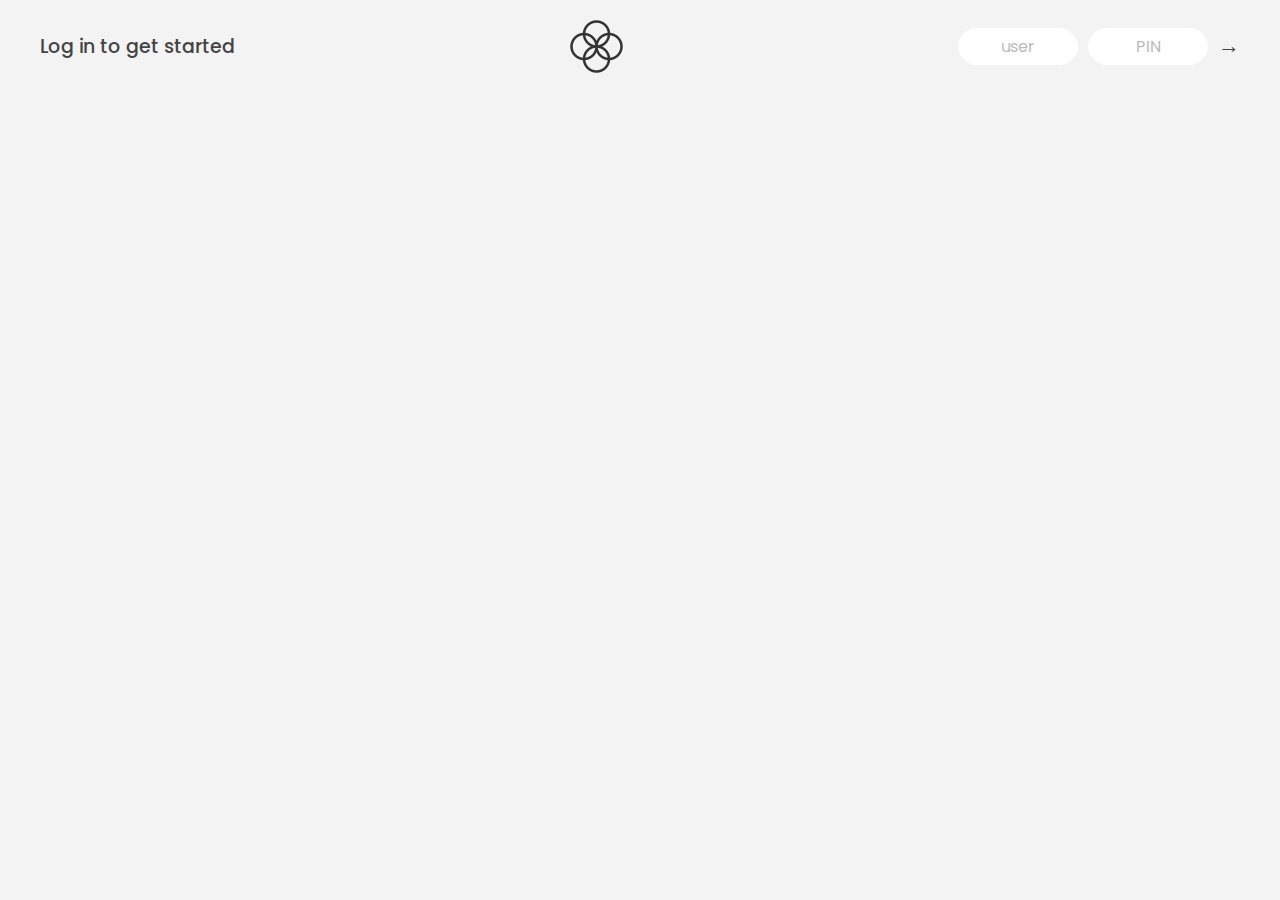
==== index.html @ ceae3fcc "files chaining" ====
<!DOCTYPE html>
<html lang="en">
  <head>
    <meta charset="UTF-8" />
    <meta name="viewport" content="width=device-width, initial-scale=1.0" />
    <meta http-equiv="X-UA-Compatible" content="ie=edge" />
    <link rel="shortcut icon" type="image/png" href="/icon.png" />

    <link
      href="https://fonts.googleapis.com/css?family=Poppins:400,500,600&display=swap"
      rel="stylesheet"
    />

    <link rel="stylesheet" href="styles/style.css" />
    <title>Banking System</title>
  </head>
  <body>
    <!-- TOP NAVIGATION -->
    <nav>
      <p class="welcome">Log in to get started</p>
      <img src="logo/logo.png" alt="Logo" class="logo" />
      <form class="login">
        <input
          type="text"
          placeholder="user"
          class="login__input login__input--user"
        />
        <input
          type="password"
          placeholder="PIN"
          maxlength="4"
          class="login__input login__input--pin"
        />
        <button class="login__btn">&rarr;</button>
      </form>
    </nav>

    <main class="app">
      <!-- BALANCE -->
      <div class="balance">
        <div>
          <p class="balance__label">Current balance</p>
          <p class="balance__date">
            As of <span class="date">05/03/2037</span>
          </p>
        </div>
        <p class="balance__value">0000€</p>
      </div>

      <!-- MOVEMENTS -->
      <div class="movements">
        <div class="movements__row">
          <div class="movements__type movements__type--deposit">2 deposit</div>
          <div class="movements__date">3 days ago</div>
          <div class="movements__value">4 000€</div>
        </div>
        <div class="movements__row">
          <div class="movements__type movements__type--withdrawal">
            1 withdrawal
          </div>
          <div class="movements__date">24/01/2037</div>
          <div class="movements__value">-378€</div>
        </div>
      </div>

      <!-- SUMMARY -->
      <div class="summary">
        <p class="summary__label">In</p>
        <p class="summary__value summary__value--in">0000€</p>
        <p class="summary__label">Out</p>
        <p class="summary__value summary__value--out">0000€</p>
        <p class="summary__label">Interest</p>
        <p class="summary__value summary__value--interest">0000€</p>
        <button class="btn--default-movement">DEFAULT</button>
        <button class="btn--sort">SORT</button>
      </div>

      <!-- OPERATION: TRANSFERS -->
      <div class="operation operation--transfer">
        <h2>Transfer money</h2>
        <form class="form form--transfer">
          <input type="text" class="form__input form__input--to" />
          <input type="number" class="form__input form__input--amount" />
          <button class="form__btn form__btn--transfer">&rarr;</button>
          <label class="form__label">Transfer to</label>
          <label class="form__label">Amount</label>
        </form>
      </div>

      <!-- OPERATION: LOAN -->
      <div class="operation operation--loan">
        <h2>Request loan</h2>
        <form class="form form--loan">
          <input type="number" class="form__input form__input--loan-amount" />
          <button class="form__btn form__btn--loan">&rarr;</button>
          <label class="form__label form__label--loan">Amount</label>
        </form>
      </div>

      <!-- OPERATION: CLOSE -->
      <div class="operation operation--close">
        <h2>Close account</h2>
        <form class="form form--close">
          <input type="text" class="form__input form__input--user" />
          <input
            type="password"
            maxlength="6"
            class="form__input form__input--pin"
          />
          <button class="form__btn form__btn--close">&rarr;</button>
          <label class="form__label">Confirm user</label>
          <label class="form__label">Confirm PIN</label>
        </form>
      </div>

      <!-- LOGOUT TIMER -->
      <p class="logout-timer">
        You will be logged out in <span class="timer">05:00</span>
      </p>
    </main>
    <script src="scripts/account.js"></script>
    <script src="scripts/element.js"></script>
    <script src="scripts/main.js"></script>
    <script src="scripts/login.js"></script>
  </body>
</html>
---- styles/style.css ----
* {
  margin: 0;
  padding: 0;
  box-sizing: inherit;
}

html {
  font-size: 62.5%;
  box-sizing: border-box;
}

body {
  font-family: 'Poppins', sans-serif;
  color: #444;
  background-color: #f3f3f3;
  height: 100vh;
  padding: 2rem;
}

nav {
  display: flex;
  justify-content: space-between;
  align-items: center;
  padding: 0 2rem;
}

.welcome {
  font-size: 1.9rem;
  font-weight: 500;
}

.logo {
  height: 5.25rem;
}

.login {
  display: flex;
}

.login__input {
  border: none;
  padding: 0.5rem 2rem;
  font-size: 1.6rem;
  font-family: inherit;
  text-align: center;
  width: 12rem;
  border-radius: 10rem;
  margin-right: 1rem;
  color: inherit;
  border: 1px solid #fff;
  transition: all 0.3s;
}

.login__input:focus {
  outline: none;
  border: 1px solid #ccc;
}

.login__input::placeholder {
  color: #bbb;
}

.login__btn {
  border: none;
  background: none;
  font-size: 2.2rem;
  color: inherit;
  cursor: pointer;
  transition: all 0.3s;
}

.login__btn:hover,
.login__btn:focus,
.btn--sort:hover,
.btn--sort:focus {
  outline: none;
  color: #777;
}

/* MAIN */
.app {
  position: relative;
  max-width: 100rem;
  margin: 4rem auto;
  display: grid;
  grid-template-columns: 4fr 3fr;
  grid-template-rows: auto repeat(3, 15rem) auto;
  gap: 2rem;

  /* NOTE This creates the fade in/out anumation */
  opacity: 0;
  transition: all 1s;
}

.balance {
  grid-column: 1 / span 2;
  display: flex;
  align-items: flex-end;
  justify-content: space-between;
  margin-bottom: 2rem;
}

.balance__label {
  font-size: 2.2rem;
  font-weight: 500;
  margin-bottom: -0.2rem;
}

.balance__date {
  font-size: 1.4rem;
  color: #888;
}

.balance__value {
  font-size: 3.5rem;
  font-weight: 400;
}

/* MOVEMENTS */
.movements {
  grid-row: 2 / span 3;
  background-color: #fff;
  border-radius: 1rem;
  overflow: scroll;
}

.movements__row {
  padding: 2.25rem 4rem;
  display: flex;
  align-items: center;
  border-bottom: 1px solid #eee;
}

.movements__type {
  font-size: 1.1rem;
  text-transform: uppercase;
  font-weight: 500;
  color: #fff;
  padding: 0.1rem 1rem;
  border-radius: 10rem;
  margin-right: 2rem;
}

.movements__date {
  font-size: 1.1rem;
  text-transform: uppercase;
  font-weight: 500;
  color: #666;
}

.movements__type--deposit {
  background-image: linear-gradient(to top left, #39b385, #9be15d);
}

.movements__type--withdrawal {
  background-image: linear-gradient(to top left, #e52a5a, #ff585f);
}

.movements__value {
  font-size: 1.7rem;
  margin-left: auto;
}

/* SUMMARY */
.summary {
  grid-row: 5 / 6;
  display: flex;
  align-items: baseline;
  padding: 0 0.3rem;
  margin-top: 1rem;
  margin-bottom: 2rem;
}

.summary__label {
  font-size: 1.2rem;
  font-weight: 500;
  text-transform: uppercase;
  margin-right: 0.8rem;
}

.summary__value {
  font-size: 1.8rem;
  margin-right: 2.3rem;
}

.summary__value--in,
.summary__value--interest {
  color: #66c873;
}

.summary__value--out {
  color: #f5465d;
}

.btn--sort {
  margin-left: auto;
  margin-bottom: 2rem;
  border: none;
  background: none;
  font-size: 1.3rem;
  font-weight: 500;
  cursor: pointer;
}

.btn--default-movement {
  margin-left: auto;
  margin-bottom: 2rem;
  border: none;
  background: none;
  font-size: 1.3rem;
  font-weight: 500;
  cursor: pointer;
}

/* OPERATIONS */
.operation {
  border-radius: 1rem;
  padding: 3rem 4rem;
  color: #333;
}

.operation--transfer {
  background-image: linear-gradient(to top left, #ffb003, #ffcb03);
}

.operation--loan {
  background-image: linear-gradient(to top left, #39b385, #9be15d);
}

.operation--close {
  background-image: linear-gradient(to top left, #e52a5a, #ff585f);
}

h2 {
  margin-bottom: 1.5rem;
  font-size: 1.7rem;
  font-weight: 600;
  color: #333;
}

.form {
  display: grid;
  grid-template-columns: 2.5fr 2.5fr 1fr;
  grid-template-rows: auto auto;
  gap: 0.4rem 1rem;
}

/* Exceptions for interst */
.form.form--loan {
  grid-template-columns: 2.5fr 1fr 2.5fr;
}
.form__label--loan {
  grid-row: 2;
}
/* End exceptions */

.form__input {
  width: 100%;
  border: none;
  background-color: rgba(255, 255, 255, 0.4);
  font-family: inherit;
  font-size: 1.5rem;
  text-align: center;
  color: #333;
  padding: 0.3rem 1rem;
  border-radius: 0.7rem;
  transition: all 0.3s;
}

.form__input:focus {
  outline: none;
  background-color: rgba(255, 255, 255, 0.6);
}

.form__label {
  font-size: 1.3rem;
  text-align: center;
}

.form__btn {
  border: none;
  border-radius: 0.7rem;
  font-size: 1.8rem;
  background-color: #fff;
  cursor: pointer;
  transition: all 0.3s;
}

.form__btn:focus {
  outline: none;
  background-color: rgba(255, 255, 255, 0.8);
}

.logout-timer {
  padding: 0 0.3rem;
  margin-top: 1.9rem;
  text-align: right;
  font-size: 1.25rem;
}

.timer {
  font-weight: 600;
}
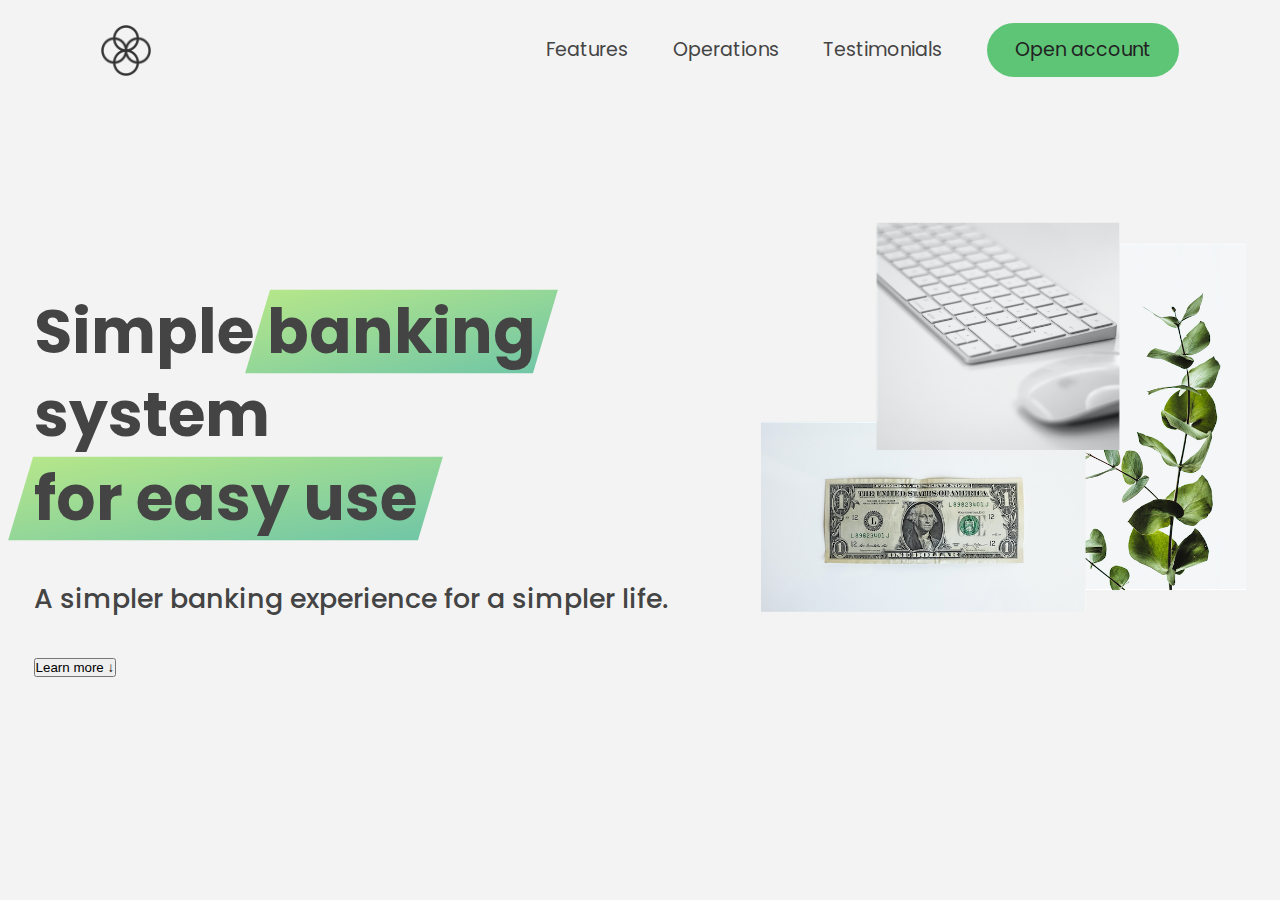
==== commit 49d2a0ed: "main page, header with logo, links and image" ====
--- a/index.html
+++ b/index.html
@@ -4,123 +4,61 @@
     <meta charset="UTF-8" />
     <meta name="viewport" content="width=device-width, initial-scale=1.0" />
     <meta http-equiv="X-UA-Compatible" content="ie=edge" />
-    <link rel="shortcut icon" type="image/png" href="/icon.png" />
+    <link rel="shortcut icon" type="image/png" href="logo/logo.png" />
 
     <link
-      href="https://fonts.googleapis.com/css?family=Poppins:400,500,600&display=swap"
+      href="https://fonts.googleapis.com/css?family=Poppins:300,400,500,600&display=swap"
       rel="stylesheet"
     />
-
-    <link rel="stylesheet" href="styles/style.css" />
+    <link rel="stylesheet" href="styles/main.css" />
     <title>Banking System</title>
   </head>
   <body>
-    <!-- TOP NAVIGATION -->
-    <nav>
-      <p class="welcome">Log in to get started</p>
-      <img src="logo/logo.png" alt="Logo" class="logo" />
-      <form class="login">
-        <input
-          type="text"
-          placeholder="user"
-          class="login__input login__input--user"
+    <header class="header">
+      <nav class="nav">
+        <img
+          src="logo/logo.png"
+          alt="Banking System logo"
+          class="nav__logo"
+          id="logo"
         />
-        <input
-          type="password"
-          placeholder="PIN"
-          maxlength="4"
-          class="login__input login__input--pin"
-        />
-        <button class="login__btn">&rarr;</button>
-      </form>
-    </nav>
+        <ul class="nav__links">
+          <li class="nav__item">
+            <a class="nav__link" href="#section--1">Features</a>
+          </li>
+          <li class="nav__item">
+            <a class="nav__link" href="#section--2">Operations</a>
+          </li>
+          <li class="nav__item">
+            <a class="nav__link" href="#section--3">Testimonials</a>
+          </li>
+          <li class="nav__item">
+            <a class="nav__link nav__link--btn btn--show-modal" href="#"
+              >Open account</a
+            >
+          </li>
+        </ul>
+      </nav>
 
-    <main class="app">
-      <!-- BALANCE -->
-      <div class="balance">
-        <div>
-          <p class="balance__label">Current balance</p>
-          <p class="balance__date">
-            As of <span class="date">05/03/2037</span>
-          </p>
-        </div>
-        <p class="balance__value">0000€</p>
+      <div class="header__title">
+        <h1>
+            Simple
+            <!-- Green highlight effect -->
+            <span class="highlight">banking</span>
+            system<br />
+            <span class="highlight">for easy use</span>
+        </h1>
+        <h4>A simpler banking experience for a simpler life.</h4>
+        <button class="btn--text btn--scroll-to">
+            Learn more &DownArrow;
+        </button>
+          <img
+            src="images/abstract.png"
+            class="header__img"
+            alt="Minimalist bank items"
+          />
+        </h1>
       </div>
-
-      <!-- MOVEMENTS -->
-      <div class="movements">
-        <div class="movements__row">
-          <div class="movements__type movements__type--deposit">2 deposit</div>
-          <div class="movements__date">3 days ago</div>
-          <div class="movements__value">4 000€</div>
-        </div>
-        <div class="movements__row">
-          <div class="movements__type movements__type--withdrawal">
-            1 withdrawal
-          </div>
-          <div class="movements__date">24/01/2037</div>
-          <div class="movements__value">-378€</div>
-        </div>
-      </div>
-
-      <!-- SUMMARY -->
-      <div class="summary">
-        <p class="summary__label">In</p>
-        <p class="summary__value summary__value--in">0000€</p>
-        <p class="summary__label">Out</p>
-        <p class="summary__value summary__value--out">0000€</p>
-        <p class="summary__label">Interest</p>
-        <p class="summary__value summary__value--interest">0000€</p>
-        <button class="btn--default-movement">DEFAULT</button>
-        <button class="btn--sort">SORT</button>
-      </div>
-
-      <!-- OPERATION: TRANSFERS -->
-      <div class="operation operation--transfer">
-        <h2>Transfer money</h2>
-        <form class="form form--transfer">
-          <input type="text" class="form__input form__input--to" />
-          <input type="number" class="form__input form__input--amount" />
-          <button class="form__btn form__btn--transfer">&rarr;</button>
-          <label class="form__label">Transfer to</label>
-          <label class="form__label">Amount</label>
-        </form>
-      </div>
-
-      <!-- OPERATION: LOAN -->
-      <div class="operation operation--loan">
-        <h2>Request loan</h2>
-        <form class="form form--loan">
-          <input type="number" class="form__input form__input--loan-amount" />
-          <button class="form__btn form__btn--loan">&rarr;</button>
-          <label class="form__label form__label--loan">Amount</label>
-        </form>
-      </div>
-
-      <!-- OPERATION: CLOSE -->
-      <div class="operation operation--close">
-        <h2>Close account</h2>
-        <form class="form form--close">
-          <input type="text" class="form__input form__input--user" />
-          <input
-            type="password"
-            maxlength="6"
-            class="form__input form__input--pin"
-          />
-          <button class="form__btn form__btn--close">&rarr;</button>
-          <label class="form__label">Confirm user</label>
-          <label class="form__label">Confirm PIN</label>
-        </form>
-      </div>
-
-      <!-- LOGOUT TIMER -->
-      <p class="logout-timer">
-        You will be logged out in <span class="timer">05:00</span>
-      </p>
-    </main>
-    <script src="scripts/account.js"></script>
-    <script src="scripts/element.js"></script>
-    <script src="scripts/main.js"></script>
-    <script src="scripts/login.js"></script>
+    </header>
   </body>
 </html>
--- a/styles/main.css
+++ b/styles/main.css
@@ -0,0 +1,148 @@
+:root {
+  --color-primary: #5ec576;
+  --color-secondary: #ffcb03;
+  --color-tertiary: #ff585f;
+  --color-primary-darker: #4bbb7d;
+  --color-secondary-darker: #ffbb00;
+  --color-tertiary-darker: #fd424b;
+  --color-primary-opacity: #5ec5763a;
+  --color-secondary-opacity: #ffcd0331;
+  --color-tertiary-opacity: #ff58602d;
+  --gradient-primary: linear-gradient(to top left, #39b385, #9be15d);
+  --gradient-secondary: linear-gradient(to top left, #ffb003, #ffcb03);
+}
+
+* {
+  margin: 0;
+  padding: 0;
+  box-sizing: inherit;
+}
+
+html {
+  font-size: 70%;
+  box-sizing: border-box;
+}
+
+body {
+  font-family: 'Poppins', sans-serif;
+  font-weight: 300;
+  color: #444;
+  line-height: 1.9;
+  background-color: #f3f3f3;
+}
+
+/* NAVIGATION */
+
+.nav {
+  display: flex;
+  justify-content: space-between;
+  align-items: center;
+  height: 9rem;
+  width: 100%;
+  padding: 0 6rem;
+  z-index: 100;
+}
+
+.nav.sticky {
+  position: fixed;
+  background-color: rgba(255, 255, 255, 0.95);
+}
+
+.nav__logo {
+  height: 4.5rem;
+  transition: all 0.3s;
+}
+
+.nav__links {
+  display: flex;
+  align-items: center;
+  list-style: none;
+}
+
+.nav__item {
+  margin-left: 4rem;
+}
+
+.nav__link:link,
+.nav__link:visited {
+  font-size: 1.7rem;
+  font-weight: 400;
+  color: inherit;
+  text-decoration: none;
+  display: block;
+  transition: all 0.3s;
+}
+
+.nav__link--btn:link,
+.nav__link--btn:visited {
+  padding: 0.8rem 2.5rem;
+  border-radius: 3rem;
+  background-color: var(--color-primary);
+  color: #222;
+}
+
+.nav__link--btn:hover,
+.nav__link--btn:active {
+  color: inherit;
+  background-color: var(--color-primary-darker);
+  color: #333;
+}
+
+/* HEADER */
+
+.header {
+  padding: 0 3rem;
+  height: 100vh;
+  display: flex;
+  flex-direction: column;
+  align-items: center;
+}
+
+.header__title {
+  flex: 1;
+
+  max-width: 115rem;
+  display: grid;
+  grid-template-columns: 3fr 2fr;
+  row-gap: 3rem;
+  align-content: center;
+  justify-content: center;
+
+  align-items: start;
+  justify-items: start;
+}
+
+h1 {
+  font-size: 5.5rem;
+  line-height: 1.35;
+}
+
+h4 {
+  font-size: 2.4rem;
+  font-weight: 500;
+}
+
+.header__img {
+  width: 100%;
+  grid-column: 2 / 3;
+  grid-row: 1 / span 4;
+  transform: translateY(-6rem);
+}
+
+.highlight {
+  position: relative;
+}
+
+.highlight::after {
+  display: block;
+  content: '';
+  position: absolute;
+  bottom: 0;
+  left: 0;
+  height: 100%;
+  width: 100%;
+  z-index: -1;
+  opacity: 0.7;
+  transform: scale(1.07, 0.96) skewX(-15deg);
+  background-image: var(--gradient-primary);
+}
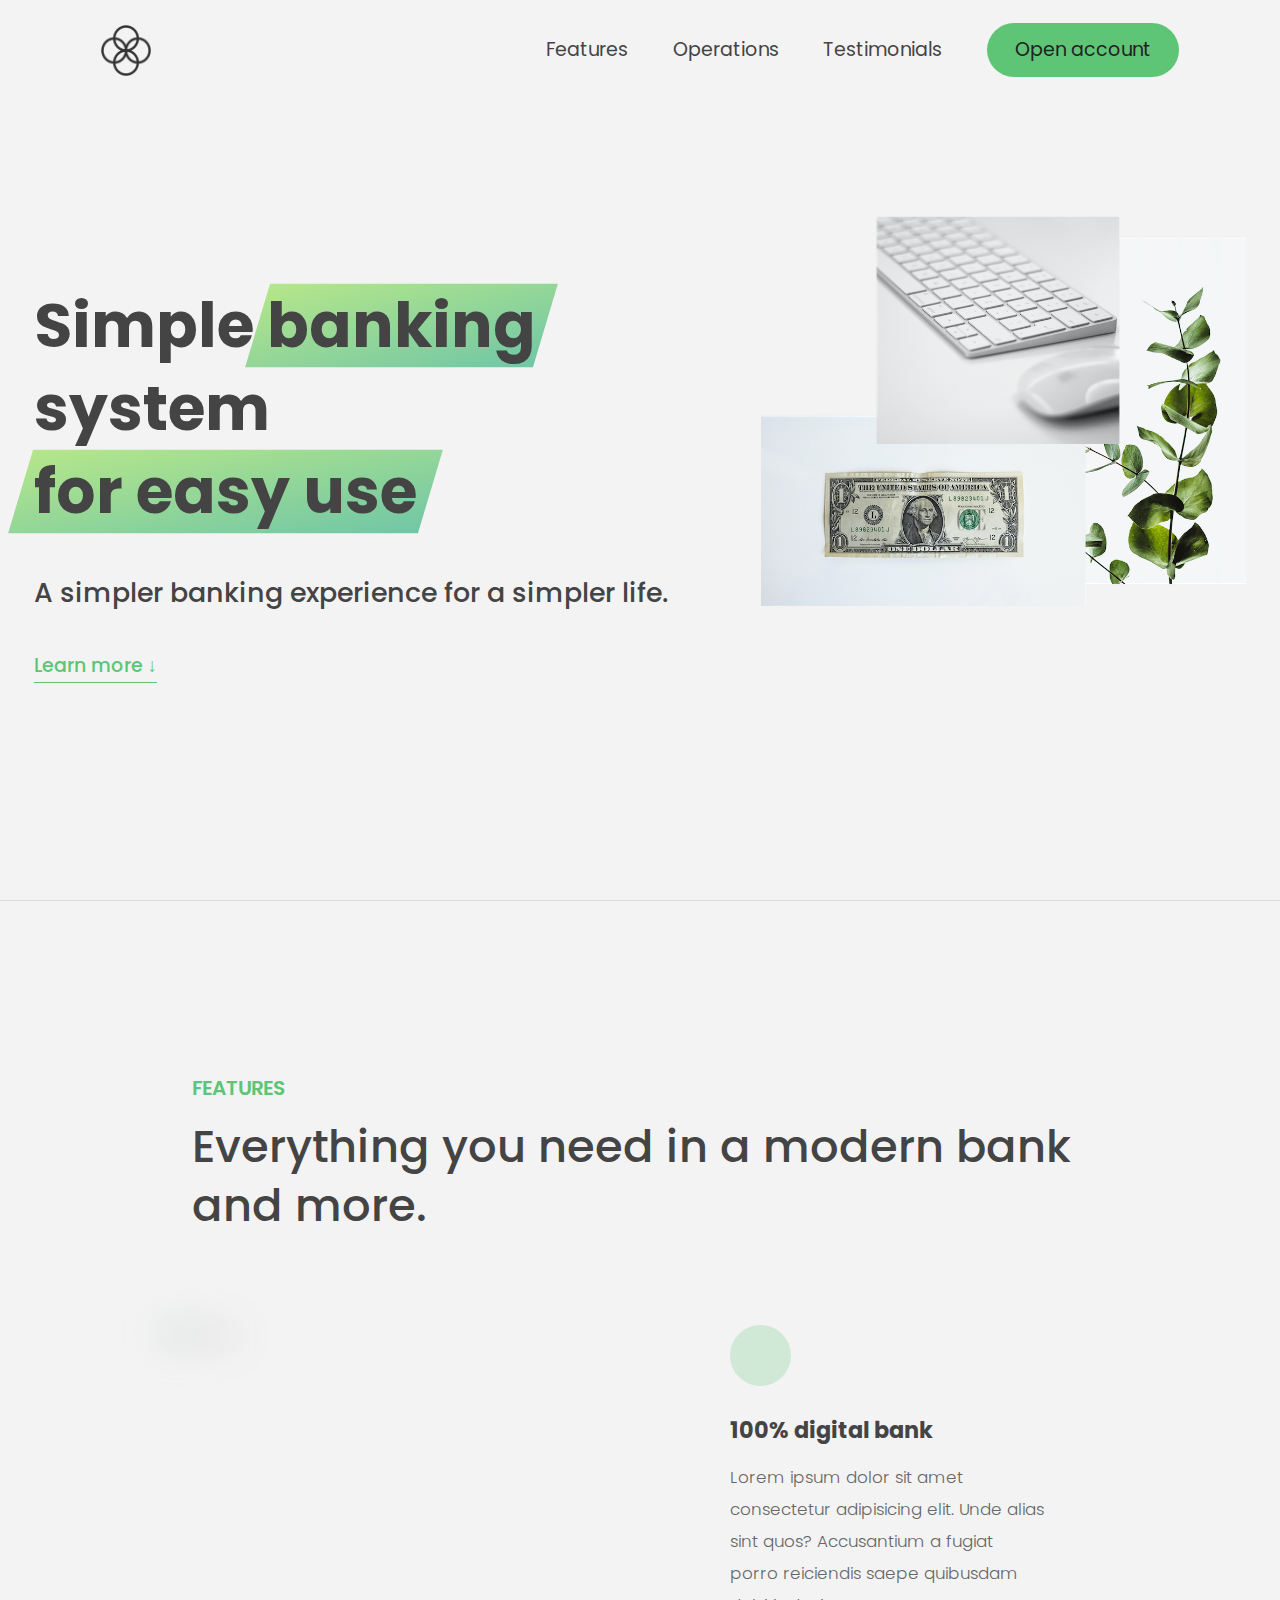
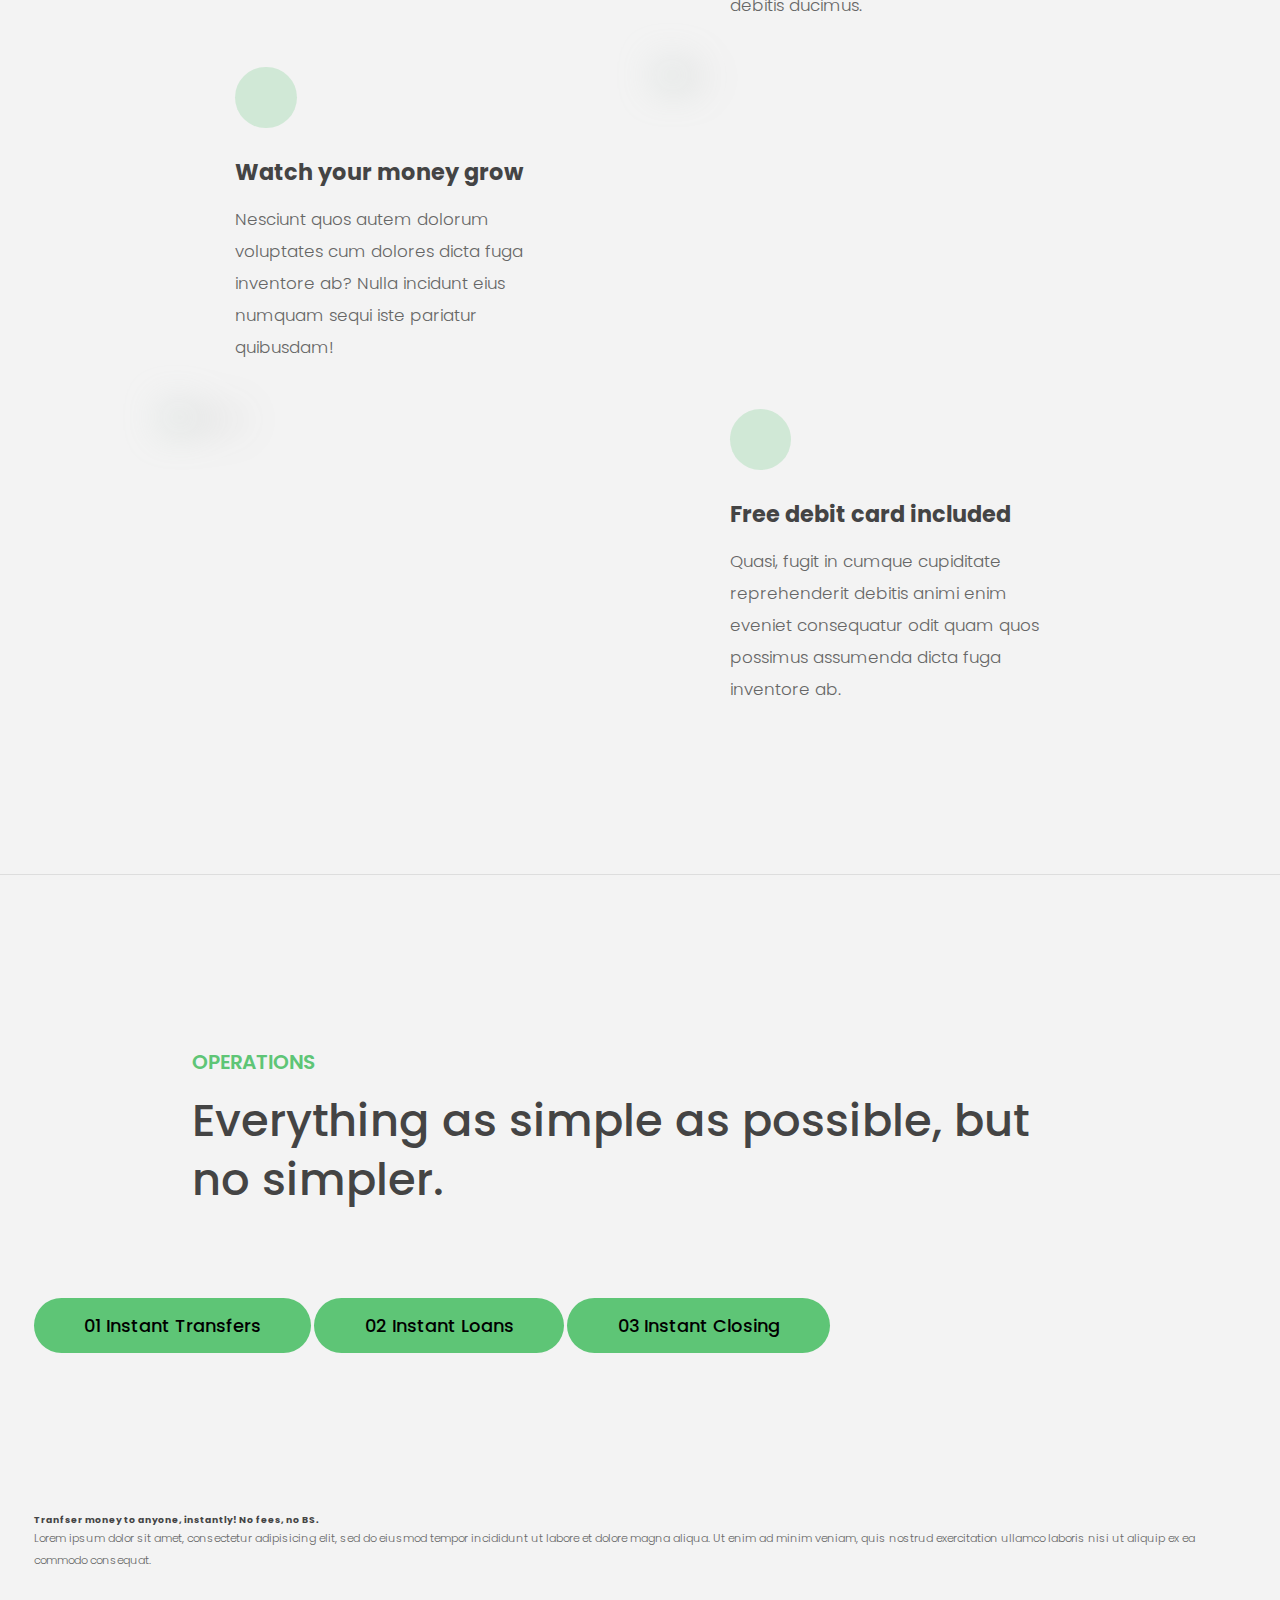
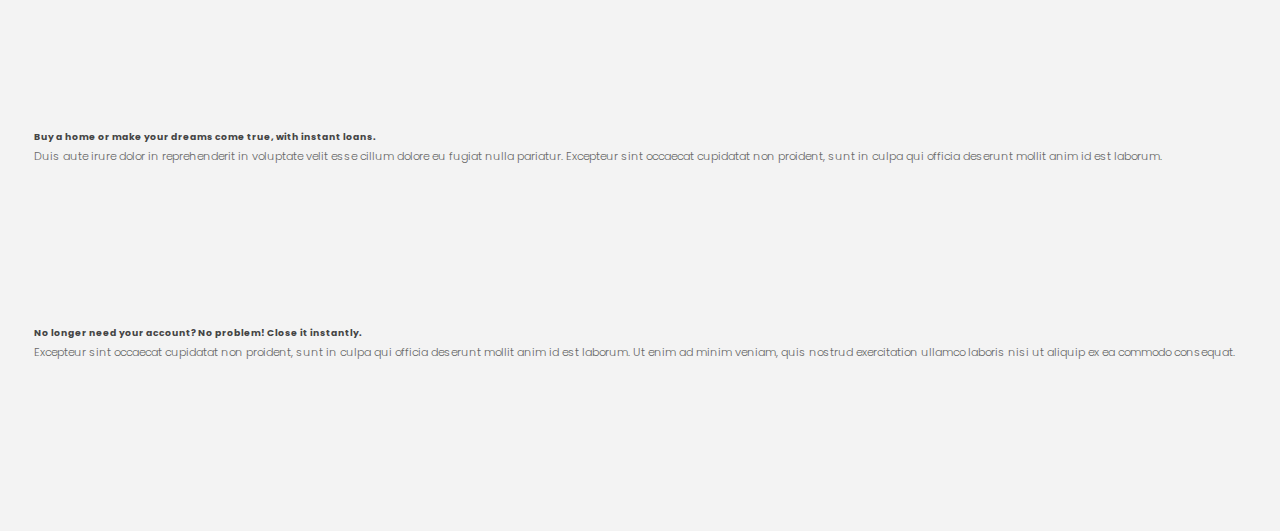
==== commit 2ed5d8b9: "sections features" ====
--- a/index.html
+++ b/index.html
@@ -60,5 +60,154 @@
         </h1>
       </div>
     </header>
+
+    <section class="section" id="section--1">
+        <div class="section__title">
+          <h2 class="section__description">Features</h2>
+          <h3 class="section__header">
+            Everything you need in a modern bank and more.
+          </h3>
+        </div>
+  
+        <div class="features">
+          <img
+            src="img/digital-lazy.jpg"
+            data-src="img/digital.jpg"
+            alt="Computer"
+            class="features__img lazy-img"
+          />
+          <div class="features__feature">
+            <div class="features__icon">
+              <svg>
+                <use xlink:href="img/icons.svg#icon-monitor"></use>
+              </svg>
+            </div>
+            <h5 class="features__header">100% digital bank</h5>
+            <p>
+              Lorem ipsum dolor sit amet consectetur adipisicing elit. Unde alias
+              sint quos? Accusantium a fugiat porro reiciendis saepe quibusdam
+              debitis ducimus.
+            </p>
+          </div>
+  
+          <div class="features__feature">
+            <div class="features__icon">
+              <svg>
+                <use xlink:href="img/icons.svg#icon-trending-up"></use>
+              </svg>
+            </div>
+            <h5 class="features__header">Watch your money grow</h5>
+            <p>
+              Nesciunt quos autem dolorum voluptates cum dolores dicta fuga
+              inventore ab? Nulla incidunt eius numquam sequi iste pariatur
+              quibusdam!
+            </p>
+          </div>
+          <img
+            src="img/grow-lazy.jpg"
+            data-src="img/grow.jpg"
+            alt="Plant"
+            class="features__img lazy-img"
+          />
+  
+          <img
+            src="img/card-lazy.jpg"
+            data-src="img/card.jpg"
+            alt="Credit card"
+            class="features__img lazy-img"
+          />
+          <div class="features__feature">
+            <div class="features__icon">
+              <svg>
+                <use xlink:href="img/icons.svg#icon-credit-card"></use>
+              </svg>
+            </div>
+            <h5 class="features__header">Free debit card included</h5>
+            <p>
+              Quasi, fugit in cumque cupiditate reprehenderit debitis animi enim
+              eveniet consequatur odit quam quos possimus assumenda dicta fuga
+              inventore ab.
+            </p>
+          </div>
+        </div>
+      </section>
+  
+      <section class="section" id="section--2">
+        <div class="section__title">
+          <h2 class="section__description">Operations</h2>
+          <h3 class="section__header">
+            Everything as simple as possible, but no simpler.
+          </h3>
+        </div>
+  
+        <div class="operations">
+          <div class="operations__tab-container">
+            <button
+              class="btn operations__tab operations__tab--1 operations__tab--active"
+              data-tab="1"
+            >
+              <span>01 </span>Instant Transfers
+            </button>
+            <button class="btn operations__tab operations__tab--2" data-tab="2">
+              <span>02 </span>Instant Loans
+            </button>
+            <button class="btn operations__tab operations__tab--3" data-tab="3">
+              <span>03 </span>Instant Closing
+            </button>
+          </div>
+          <div
+            class="operations__content operations__content--1 operations__content--active"
+          >
+            <div class="operations__icon operations__icon--1">
+              <svg>
+                <use xlink:href="img/icons.svg#icon-upload"></use>
+              </svg>
+            </div>
+            <h5 class="operations__header">
+              Tranfser money to anyone, instantly! No fees, no BS.
+            </h5>
+            <p>
+              Lorem ipsum dolor sit amet, consectetur adipisicing elit, sed do
+              eiusmod tempor incididunt ut labore et dolore magna aliqua. Ut enim
+              ad minim veniam, quis nostrud exercitation ullamco laboris nisi ut
+              aliquip ex ea commodo consequat.
+            </p>
+          </div>
+  
+          <div class="operations__content operations__content--2">
+            <div class="operations__icon operations__icon--2">
+              <svg>
+                <use xlink:href="img/icons.svg#icon-home"></use>
+              </svg>
+            </div>
+            <h5 class="operations__header">
+              Buy a home or make your dreams come true, with instant loans.
+            </h5>
+            <p>
+              Duis aute irure dolor in reprehenderit in voluptate velit esse
+              cillum dolore eu fugiat nulla pariatur. Excepteur sint occaecat
+              cupidatat non proident, sunt in culpa qui officia deserunt mollit
+              anim id est laborum.
+            </p>
+          </div>
+          <div class="operations__content operations__content--3">
+            <div class="operations__icon operations__icon--3">
+              <svg>
+                <use xlink:href="img/icons.svg#icon-user-x"></use>
+              </svg>
+            </div>
+            <h5 class="operations__header">
+              No longer need your account? No problem! Close it instantly.
+            </h5>
+            <p>
+              Excepteur sint occaecat cupidatat non proident, sunt in culpa qui
+              officia deserunt mollit anim id est laborum. Ut enim ad minim
+              veniam, quis nostrud exercitation ullamco laboris nisi ut aliquip ex
+              ea commodo consequat.
+            </p>
+          </div>
+        </div>
+      </section>
+
   </body>
 </html>
--- a/styles/main.css
+++ b/styles/main.css
@@ -31,6 +31,85 @@
   background-color: #f3f3f3;
 }
 
+/* GENERAL ELEMENTS */
+
+.section {
+  padding: 15rem 3rem;
+  border-top: 1px solid #ddd;
+
+  transition: transform 1s, opacity 1s;
+}
+
+.section--hidden {
+  opacity: 0;
+  transform: translateY(8rem);
+}
+
+.section__title {
+  max-width: 80rem;
+  margin: 0 auto 8rem auto;
+}
+
+.section__description {
+  font-size: 1.8rem;
+  font-weight: 600;
+  text-transform: uppercase;
+  color: var(--color-primary);
+  margin-bottom: 1rem;
+}
+
+.section__header {
+  font-size: 4rem;
+  line-height: 1.3;
+  font-weight: 500;
+}
+
+.btn {
+  background-color: var(--color-primary);
+  font-size: 1.6rem;
+  font-family: inherit;
+  font-weight: 500;
+  border: none;
+  padding: 1.25rem 4.5rem;
+  border-radius: 10rem;
+  cursor: pointer;
+  transition: all 0.3s;
+}
+
+.btn:hover {
+  background-color: var(--color-primary-darker);
+}
+
+.btn--text {
+  display: inline-block;
+  background: none;
+  font-size: 1.7rem;
+  font-family: inherit;
+  font-weight: 500;
+  color: var(--color-primary);
+  border: none;
+  border-bottom: 1px solid currentColor;
+  padding-bottom: 2px;
+  cursor: pointer;
+  transition: all 0.3s;
+}
+
+p {
+  color: #666;
+}
+
+button:focus {
+  outline: none;
+}
+
+img {
+  transition: filter 0.5s;
+}
+
+.lazy-img {
+  filter: blur(20px);
+}
+
 /* NAVIGATION */
 
 .nav {
@@ -146,3 +225,44 @@
   transform: scale(1.07, 0.96) skewX(-15deg);
   background-image: var(--gradient-primary);
 }
+
+/* FEATURES */
+.features {
+  display: grid;
+  grid-template-columns: 1fr 1fr;
+  gap: 4rem;
+  margin: 0 12rem;
+}
+
+.features__img {
+  width: 100%;
+}
+
+.features__feature {
+  align-self: center;
+  justify-self: center;
+  width: 70%;
+  font-size: 1.5rem;
+}
+
+.features__icon {
+  display: flex;
+  align-items: center;
+  justify-content: center;
+  background-color: var(--color-primary-opacity);
+  height: 5.5rem;
+  width: 5.5rem;
+  border-radius: 50%;
+  margin-bottom: 2rem;
+}
+
+.features__icon svg {
+  height: 2.5rem;
+  width: 2.5rem;
+  fill: var(--color-primary);
+}
+
+.features__header {
+  font-size: 2rem;
+  margin-bottom: 1rem;
+}
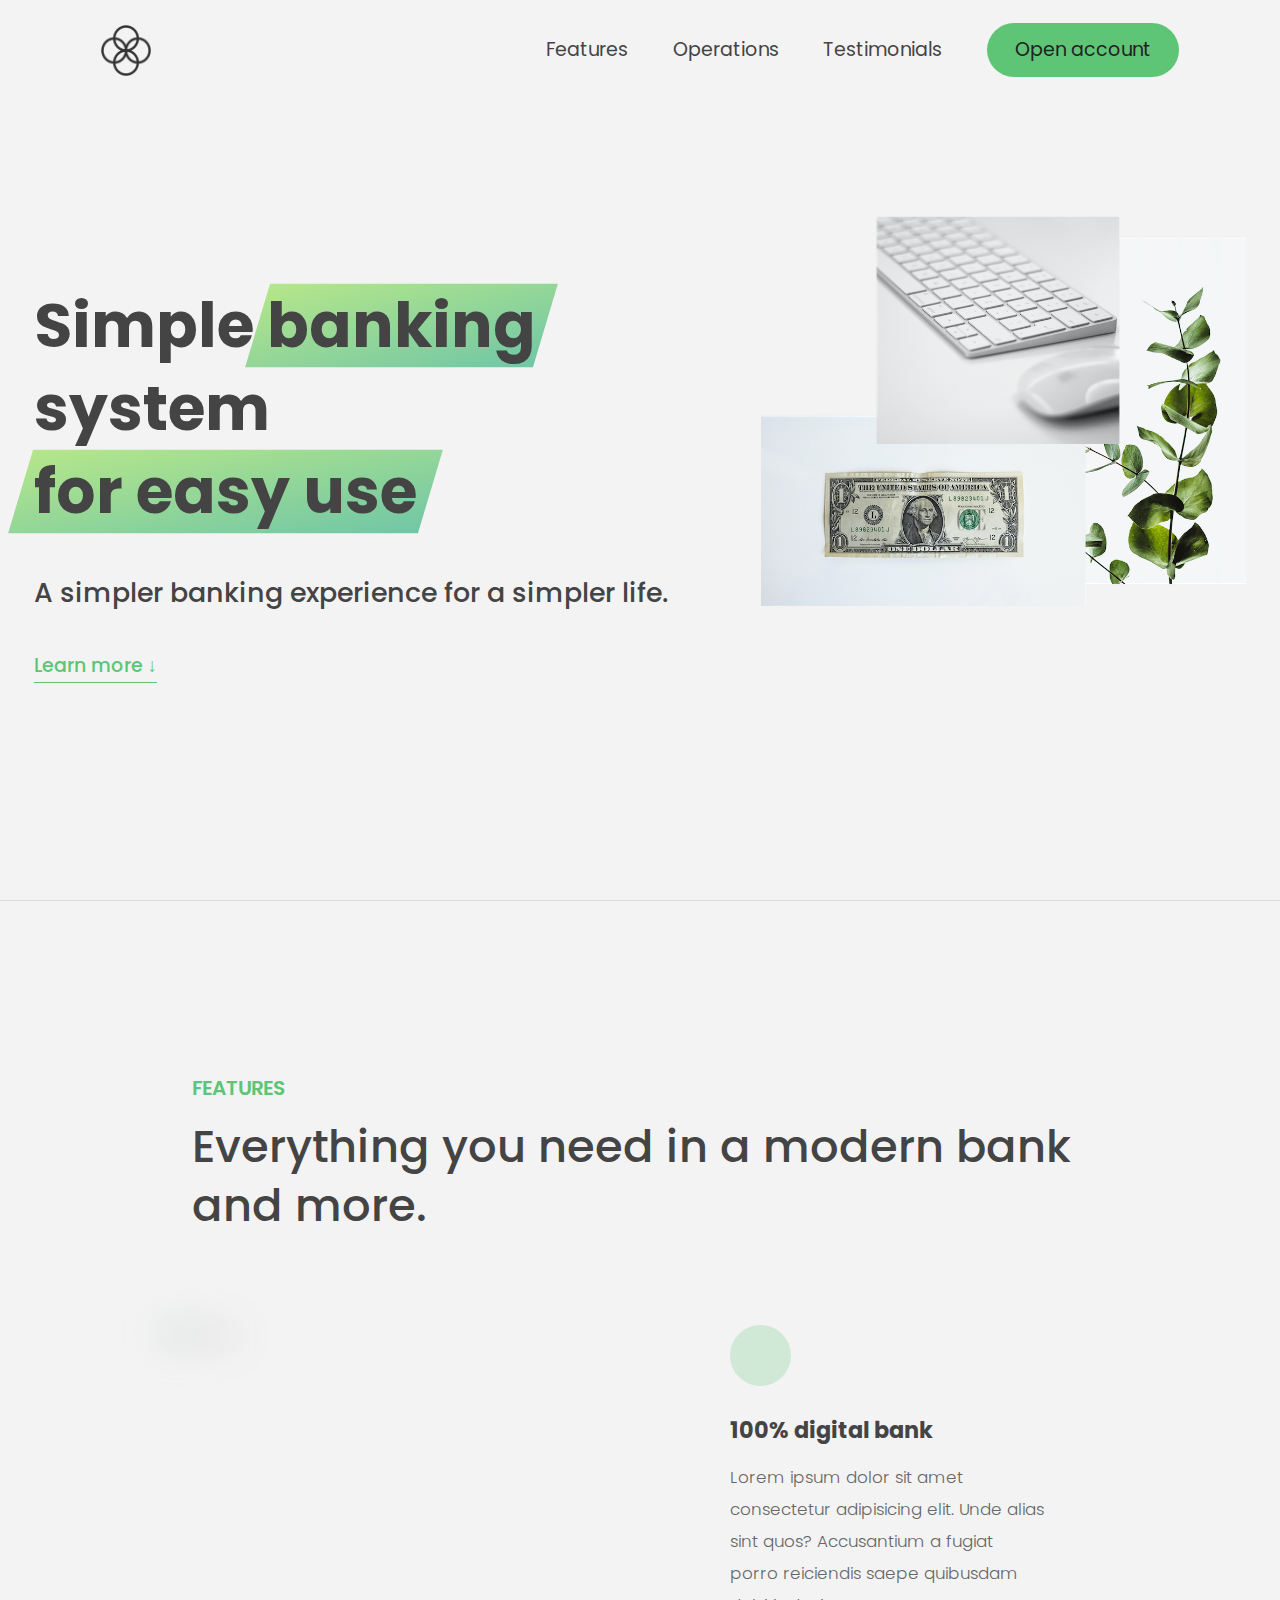
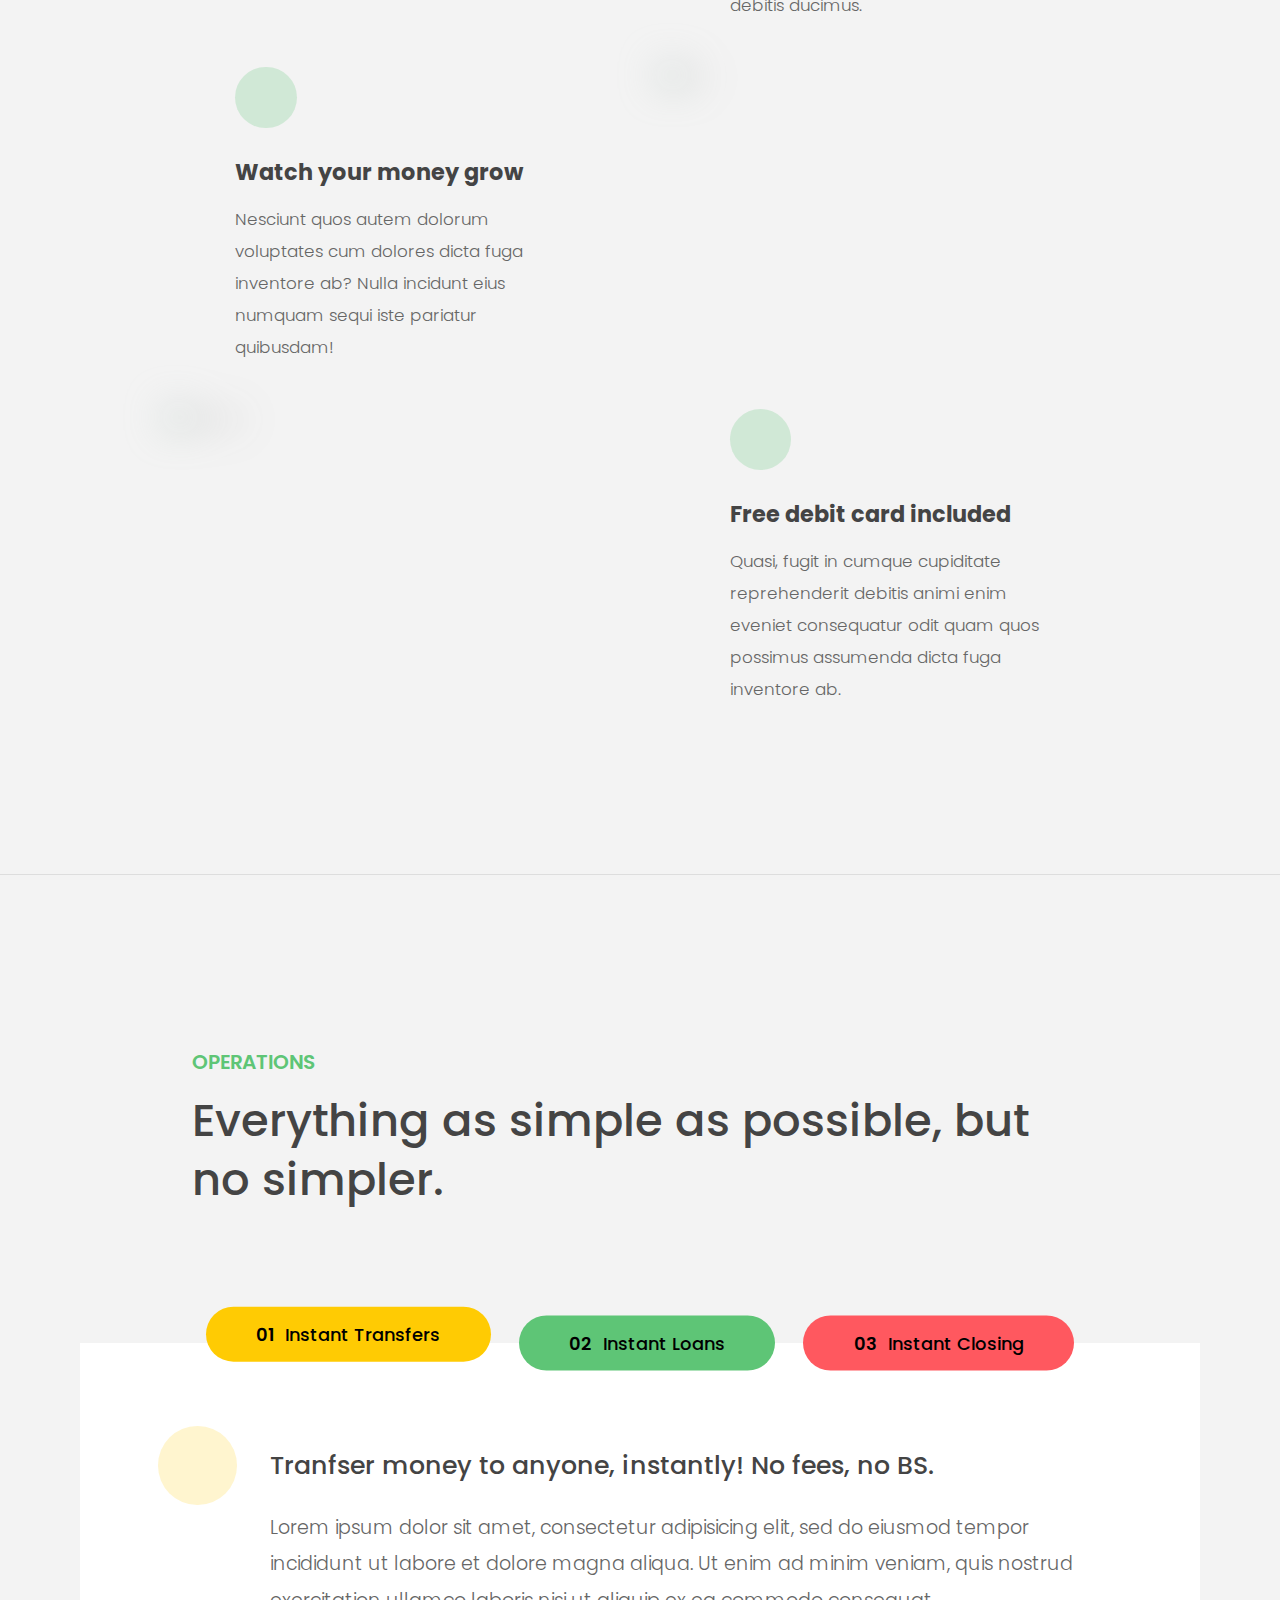
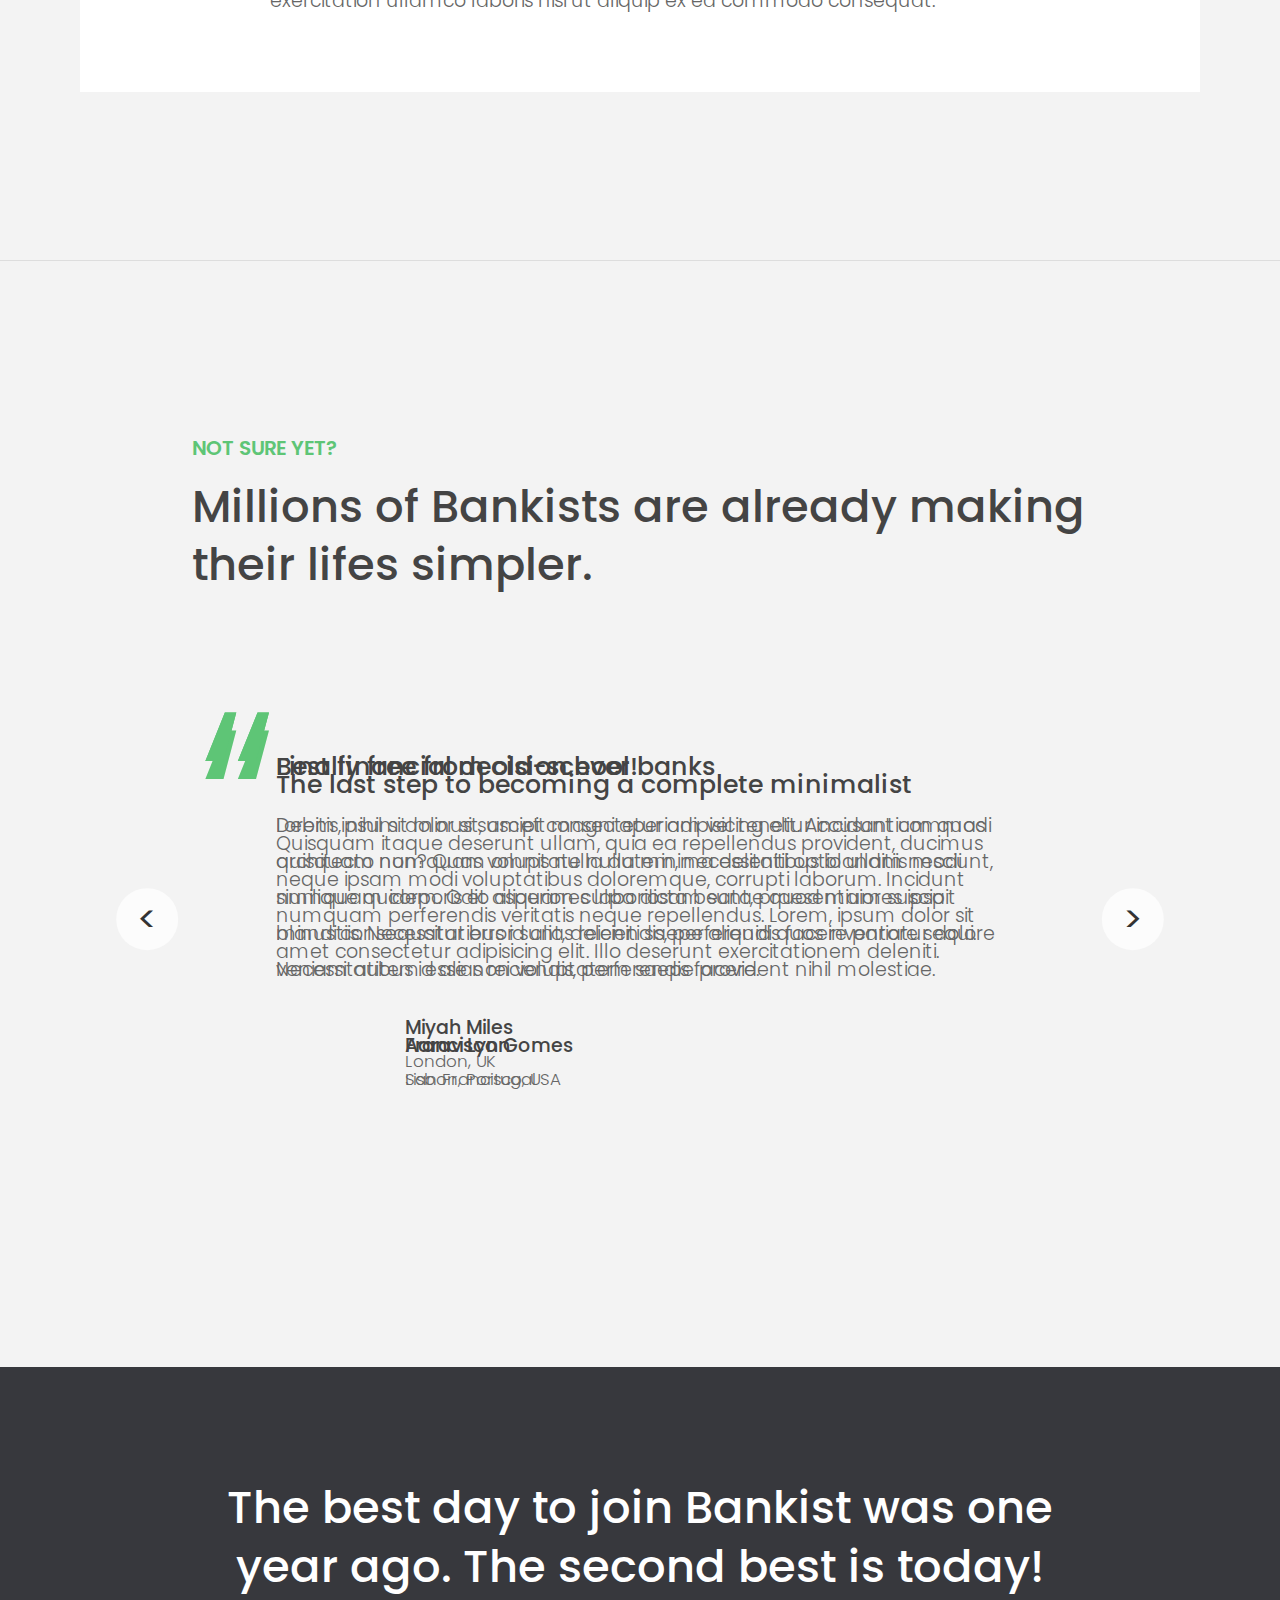
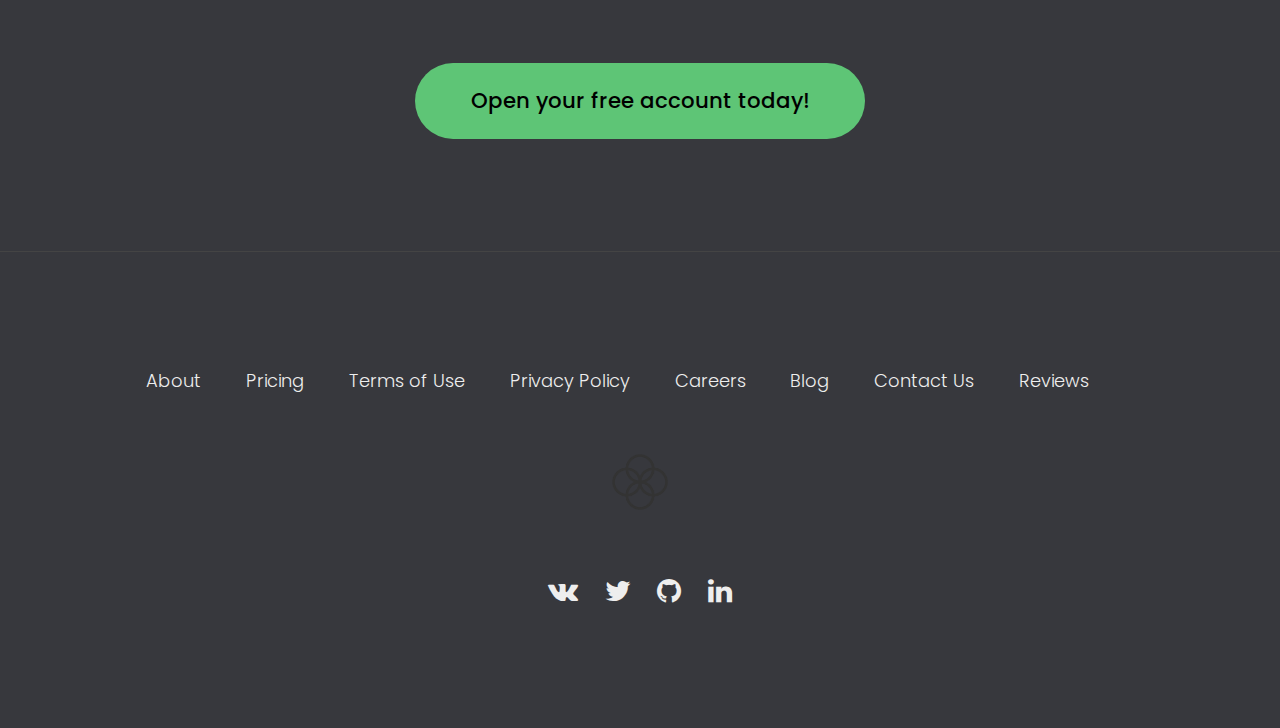
==== commit 8c763fde: "footer + slider" ====
--- a/index.html
+++ b/index.html
@@ -10,6 +10,7 @@
       href="https://fonts.googleapis.com/css?family=Poppins:300,400,500,600&display=swap"
       rel="stylesheet"
     />
+    <link rel="stylesheet" href="https://maxcdn.bootstrapcdn.com/font-awesome/4.7.0/css/font-awesome.min.css">
     <link rel="stylesheet" href="styles/main.css" />
     <title>Banking System</title>
   </head>
@@ -209,5 +210,166 @@
         </div>
       </section>
 
+      <section class="section" id="section--3">
+        <div class="section__title section__title--testimonials">
+          <h2 class="section__description">Not sure yet?</h2>
+          <h3 class="section__header">
+            Millions of Bankists are already making their lifes simpler.
+          </h3>
+        </div>
+  
+        <div class="slider">
+          <div class="slide slide--1">
+            <div class="testimonial">
+              <h5 class="testimonial__header">Best financial decision ever!</h5>
+              <blockquote class="testimonial__text">
+                Lorem ipsum dolor sit, amet consectetur adipisicing elit.
+                Accusantium quas quisquam non? Quas voluptate nulla minima
+                deleniti optio ullam nesciunt, numquam corporis et asperiores
+                laboriosam sunt, praesentium suscipit blanditiis. Necessitatibus
+                id alias reiciendis, perferendis facere pariatur dolore veniam
+                autem esse non voluptatem saepe provident nihil molestiae.
+              </blockquote>
+              <address class="testimonial__author">
+                <img src="img/user-1.jpg" alt="" class="testimonial__photo" />
+                <h6 class="testimonial__name">Aarav Lynn</h6>
+                <p class="testimonial__location">San Francisco, USA</p>
+              </address>
+            </div>
+          </div>
+  
+          <div class="slide slide--2">
+            <div class="testimonial">
+              <h5 class="testimonial__header">
+                The last step to becoming a complete minimalist
+              </h5>
+              <blockquote class="testimonial__text">
+                Quisquam itaque deserunt ullam, quia ea repellendus provident,
+                ducimus neque ipsam modi voluptatibus doloremque, corrupti
+                laborum. Incidunt numquam perferendis veritatis neque repellendus.
+                Lorem, ipsum dolor sit amet consectetur adipisicing elit. Illo
+                deserunt exercitationem deleniti.
+              </blockquote>
+              <address class="testimonial__author">
+                <img src="img/user-2.jpg" alt="" class="testimonial__photo" />
+                <h6 class="testimonial__name">Miyah Miles</h6>
+                <p class="testimonial__location">London, UK</p>
+              </address>
+            </div>
+          </div>
+  
+          <div class="slide slide--3">
+            <div class="testimonial">
+              <h5 class="testimonial__header">
+                Finally free from old-school banks
+              </h5>
+              <blockquote class="testimonial__text">
+                Debitis, nihil sit minus suscipit magni aperiam vel tenetur
+                incidunt commodi architecto numquam omnis nulla autem,
+                necessitatibus blanditiis modi similique quidem. Odio aliquam
+                culpa dicta beatae quod maiores ipsa minus consequatur error sunt,
+                deleniti saepe aliquid quos inventore sequi. Necessitatibus id
+                alias reiciendis, perferendis facere.
+              </blockquote>
+              <address class="testimonial__author">
+                <img src="img/user-3.jpg" alt="" class="testimonial__photo" />
+                <h6 class="testimonial__name">Francisco Gomes</h6>
+                <p class="testimonial__location">Lisbon, Portugal</p>
+              </address>
+            </div>
+          </div>
+          <button class="slider__btn slider__btn--left"><</button>
+          <button class="slider__btn slider__btn--right">></button>
+          <div class="dots"></div>
+        </div>
+      </section>
+  
+      <section class="section section--sign-up">
+        <div class="section__title">
+          <h3 class="section__header">
+            The best day to join Bankist was one year ago. The second best is
+            today!
+          </h3>
+        </div>
+        <button class="btn btn--show-modal">Open your free account today!</button>
+      </section>
+  
+      <footer class="footer">
+        <ul class="footer__nav">
+          <li class="footer__item">
+            <a class="footer__link" href="#">About</a>
+          </li>
+          <li class="footer__item">
+            <a class="footer__link" href="#">Pricing</a>
+          </li>
+          <li class="footer__item">
+            <a class="footer__link" href="#">Terms of Use</a>
+          </li>
+          <li class="footer__item">
+            <a class="footer__link" href="#">Privacy Policy</a>
+          </li>
+          <li class="footer__item">
+            <a class="footer__link" href="#">Careers</a>
+          </li>
+          <li class="footer__item">
+            <a class="footer__link" href="#">Blog</a>
+          </li>
+          <li class="footer__item">
+            <a class="footer__link" href="#">Contact Us</a>
+          </li>
+          <li class="footer__item">
+            <a class="footer__link" href="#">Reviews</a>
+          </li>
+        </ul>
+        <img src="logo/logo.png" alt="Logo" class="footer__logo" />
+        <p class="footer__copyright">
+          
+          <a
+            class="footer__link vk-link"
+            target="_blank"
+            href="https://vk.com/id180485053"
+            ><i class="fa fa-vk" aria-hidden="true"></i></a
+          >
+          <a
+            class="footer__link twitter-link"
+            target="_blank"
+            href="https://vk.com/id180485053"
+            ><i class="fa fa-twitter" aria-hidden="true"></i></a
+          >
+          <a
+            class="footer__link github-link"
+            target="_blank"
+            href="https://github.com/AlexDomas"
+            ><i class="fa fa-github" aria-hidden="true"></i></a
+          >
+          <a
+            class="footer__link linkedin-link"
+            target="_blank"
+            href="https://vk.com/id180485053"
+            ><i class="fa fa-linkedin" aria-hidden="true"></i></a
+          >
+        </p>
+      </footer>
+  
+      <div class="modal hidden">
+        <button class="btn--close-modal">&times;</button>
+        <h2 class="modal__header">
+          Open your bank account <br />
+          in just <span class="highlight">5 minutes</span>
+        </h2>
+        <form class="modal__form">
+          <label>First Name</label>
+          <input type="text" />
+          <label>Last Name</label>
+          <input type="text" />
+          <label>Email Address</label>
+          <input type="email" />
+          <button class="btn">Next step &rarr;</button>
+        </form>
+      </div>
+      <div class="overlay hidden"></div>
+  
+      <script src="scripts/script.js"></script>
+
   </body>
 </html>
--- a/styles/main.css
+++ b/styles/main.css
@@ -266,3 +266,415 @@
   font-size: 2rem;
   margin-bottom: 1rem;
 }
+
+/* OPERATIONS */
+.operations {
+  max-width: 100rem;
+  margin: 12rem auto 0 auto;
+
+  background-color: #fff;
+}
+
+.operations__tab-container {
+  display: flex;
+  justify-content: center;
+}
+
+.operations__tab {
+  margin-right: 2.5rem;
+  transform: translateY(-50%);
+}
+
+.operations__tab span {
+  margin-right: 1rem;
+  font-weight: 600;
+  display: inline-block;
+}
+
+.operations__tab--1 {
+  background-color: var(--color-secondary);
+}
+
+.operations__tab--1:hover {
+  background-color: var(--color-secondary-darker);
+}
+
+.operations__tab--3 {
+  background-color: var(--color-tertiary);
+  margin: 0;
+}
+
+.operations__tab--3:hover {
+  background-color: var(--color-tertiary-darker);
+}
+
+.operations__tab--active {
+  transform: translateY(-66%);
+}
+
+.operations__content {
+  display: none;
+}
+
+.operations__content {
+  display: none;
+  /* JUST PRESENTATIONAL */
+  font-size: 1.7rem;
+  padding: 2.5rem 7rem 6.5rem 7rem;
+}
+
+.operations__content--active {
+  display: grid;
+  grid-template-columns: 7rem 1fr;
+  column-gap: 3rem;
+  row-gap: 0.5rem;
+}
+
+.operations__header {
+  font-size: 2.25rem;
+  font-weight: 500;
+  align-self: center;
+}
+
+.operations__icon {
+  display: flex;
+  align-items: center;
+  justify-content: center;
+  height: 7rem;
+  width: 7rem;
+  border-radius: 50%;
+}
+
+.operations__icon svg {
+  height: 2.75rem;
+  width: 2.75rem;
+}
+
+.operations__content p {
+  grid-column: 2;
+}
+
+.operations__icon--1 {
+  background-color: var(--color-secondary-opacity);
+}
+.operations__icon--2 {
+  background-color: var(--color-primary-opacity);
+}
+.operations__icon--3 {
+  background-color: var(--color-tertiary-opacity);
+}
+.operations__icon--1 svg {
+  fill: var(--color-secondary-darker);
+}
+.operations__icon--2 svg {
+  fill: var(--color-primary);
+}
+.operations__icon--3 svg {
+  fill: var(--color-tertiary);
+}
+
+/* SLIDER */
+.slider {
+  max-width: 100rem;
+  height: 50rem;
+  margin: 0 auto;
+  position: relative;
+
+  /* IN THE END */
+  overflow: hidden;
+}
+
+.slide {
+  position: absolute;
+  top: 0;
+  width: 100%;
+  height: 50rem;
+
+  display: flex;
+  align-items: center;
+  justify-content: center;
+
+  /* THIS creates the animation! */
+  transition: transform 1s;
+}
+
+.slide > img {
+  /* Only for images that have different size than slide */
+  width: 100%;
+  height: 100%;
+  object-fit: cover;
+}
+
+.slider__btn {
+  position: absolute;
+  top: 50%;
+  z-index: 10;
+
+  border: none;
+  background: rgba(255, 255, 255, 0.7);
+  font-family: inherit;
+  color: #333;
+  border-radius: 50%;
+  height: 5.5rem;
+  width: 5.5rem;
+  font-size: 3.25rem;
+  cursor: pointer;
+}
+
+.slider__btn--left {
+  left: 6%;
+  transform: translate(-50%, -50%);
+}
+
+.slider__btn--right {
+  right: 6%;
+  transform: translate(50%, -50%);
+}
+
+.dots {
+  position: absolute;
+  bottom: 5%;
+  left: 50%;
+  transform: translateX(-50%);
+  display: flex;
+}
+
+.dots__dot {
+  border: none;
+  background-color: #b9b9b9;
+  opacity: 0.7;
+  height: 1rem;
+  width: 1rem;
+  border-radius: 50%;
+  margin-right: 1.75rem;
+  cursor: pointer;
+  transition: all 0.5s;
+
+  /* Only necessary when overlying images */
+  /* box-shadow: 0 0.6rem 1.5rem rgba(0, 0, 0, 0.7); */
+}
+
+.dots__dot:last-child {
+  margin: 0;
+}
+
+.dots__dot--active {
+  /* background-color: #fff; */
+  background-color: #888;
+  opacity: 1;
+}
+
+/* TESTIMONIALS */
+.testimonial {
+  width: 65%;
+  position: relative;
+}
+
+.testimonial::before {
+  content: '\201C';
+  position: absolute;
+  top: -5.7rem;
+  left: -6.8rem;
+  line-height: 1;
+  font-size: 20rem;
+  font-family: inherit;
+  color: var(--color-primary);
+  z-index: -1;
+}
+
+.testimonial__header {
+  font-size: 2.25rem;
+  font-weight: 500;
+  margin-bottom: 1.5rem;
+}
+
+.testimonial__text {
+  font-size: 1.7rem;
+  margin-bottom: 3.5rem;
+  color: #666;
+}
+
+.testimonial__author {
+  margin-left: 3rem;
+  font-style: normal;
+
+  display: grid;
+  grid-template-columns: 6.5rem 1fr;
+  column-gap: 2rem;
+}
+
+.testimonial__photo {
+  grid-row: 1 / span 2;
+  width: 6.5rem;
+  border-radius: 50%;
+}
+
+.testimonial__name {
+  font-size: 1.7rem;
+  font-weight: 500;
+  align-self: end;
+  margin: 0;
+}
+
+.testimonial__location {
+  font-size: 1.5rem;
+}
+
+.section__title--testimonials {
+  margin-bottom: 4rem;
+}
+
+/* SIGNUP */
+.section--sign-up {
+  background-color: #37383d;
+  border-top: none;
+  border-bottom: 1px solid #444;
+  text-align: center;
+  padding: 10rem 3rem;
+}
+
+.section--sign-up .section__header {
+  color: #fff;
+  text-align: center;
+}
+
+.section--sign-up .section__title {
+  margin-bottom: 6rem;
+}
+
+.section--sign-up .btn {
+  font-size: 1.9rem;
+  padding: 2rem 5rem;
+}
+
+/* FOOTER */
+.footer {
+  padding: 10rem 3rem;
+  background-color: #37383d;
+}
+
+.footer__nav {
+  list-style: none;
+  display: flex;
+  justify-content: center;
+  margin-bottom: 5rem;
+}
+
+.footer__item {
+  margin-right: 4rem;
+}
+
+.footer__link {
+  font-size: 1.6rem;
+  color: #eee;
+  text-decoration: none;
+}
+
+.fa {
+  font-size: 2.5rem;
+  padding: 1rem;
+}
+
+.footer__logo {
+  height: 5rem;
+  display: block;
+  margin: 0 auto;
+  margin-bottom: 5rem;
+}
+
+.footer__copyright {
+  font-size: 1.4rem;
+  color: #aaa;
+  text-align: center;
+}
+
+.footer__copyright .footer__link {
+  font-size: 1.4rem;
+}
+
+/* MODAL WINDOW */
+.modal {
+  position: fixed;
+  top: 50%;
+  left: 50%;
+  transform: translate(-50%, -50%);
+  max-width: 60rem;
+  background-color: #f3f3f3;
+  padding: 5rem 6rem;
+  box-shadow: 0 4rem 6rem rgba(0, 0, 0, 0.3);
+  z-index: 1000;
+  transition: all 0.5s;
+}
+
+.overlay {
+  position: fixed;
+  top: 0;
+  left: 0;
+  width: 100%;
+  height: 100%;
+  background-color: rgba(0, 0, 0, 0.5);
+  backdrop-filter: blur(4px);
+  z-index: 100;
+  transition: all 0.5s;
+}
+
+.modal__header {
+  font-size: 3.25rem;
+  margin-bottom: 4.5rem;
+  line-height: 1.5;
+}
+
+.modal__form {
+  margin: 0 3rem;
+  display: grid;
+  grid-template-columns: 1fr 2fr;
+  align-items: center;
+  gap: 2.5rem;
+}
+
+.modal__form label {
+  font-size: 1.7rem;
+  font-weight: 500;
+}
+
+.modal__form input {
+  font-size: 1.7rem;
+  padding: 1rem 1.5rem;
+  border: 1px solid #ddd;
+  border-radius: 0.5rem;
+}
+
+.modal__form button {
+  grid-column: 1 / span 2;
+  justify-self: center;
+  margin-top: 1rem;
+}
+
+.btn--close-modal {
+  font-family: inherit;
+  color: inherit;
+  position: absolute;
+  top: 0.5rem;
+  right: 2rem;
+  font-size: 4rem;
+  cursor: pointer;
+  border: none;
+  background: none;
+}
+
+.hidden {
+  visibility: hidden;
+  opacity: 0;
+}
+
+/* COOKIE MESSAGE */
+.cookie-message {
+  display: flex;
+  align-items: center;
+  justify-content: space-evenly;
+  width: 100%;
+  background-color: white;
+  color: #bbb;
+  font-size: 1.5rem;
+  font-weight: 400;
+}
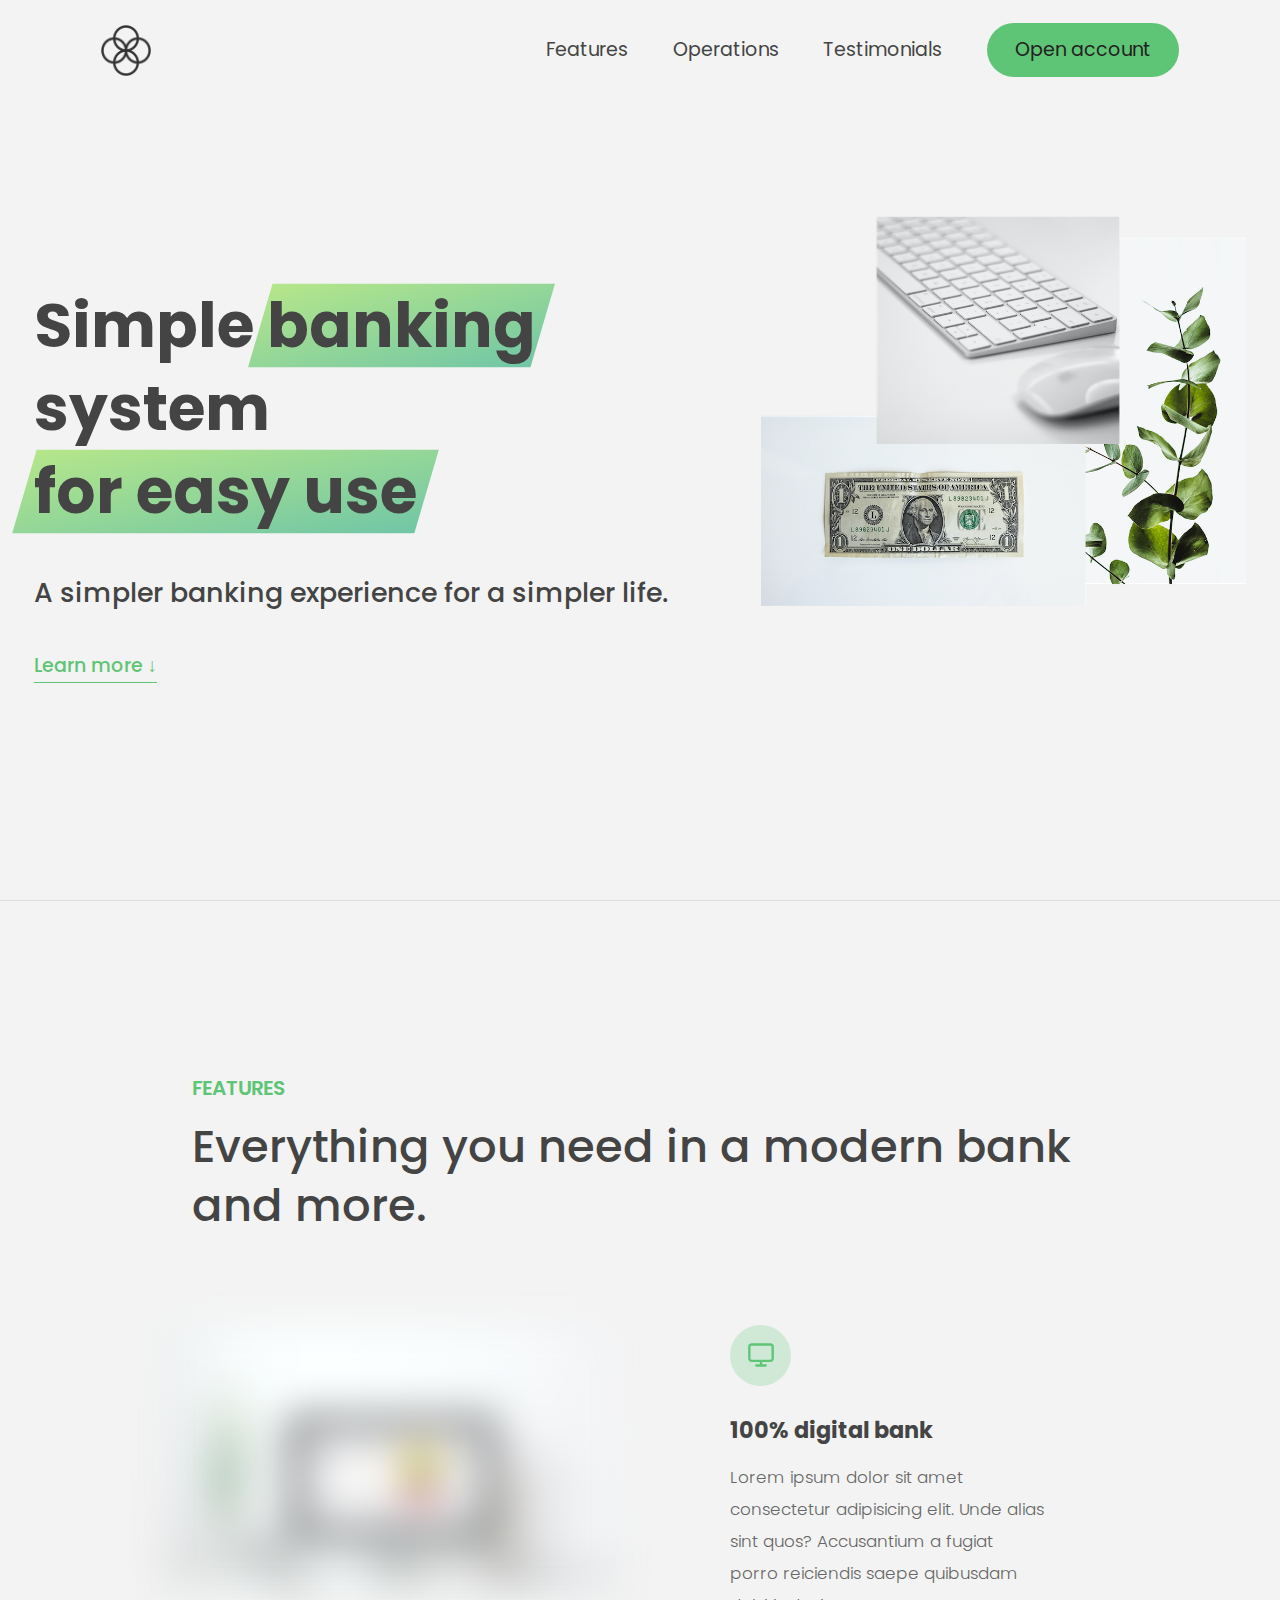
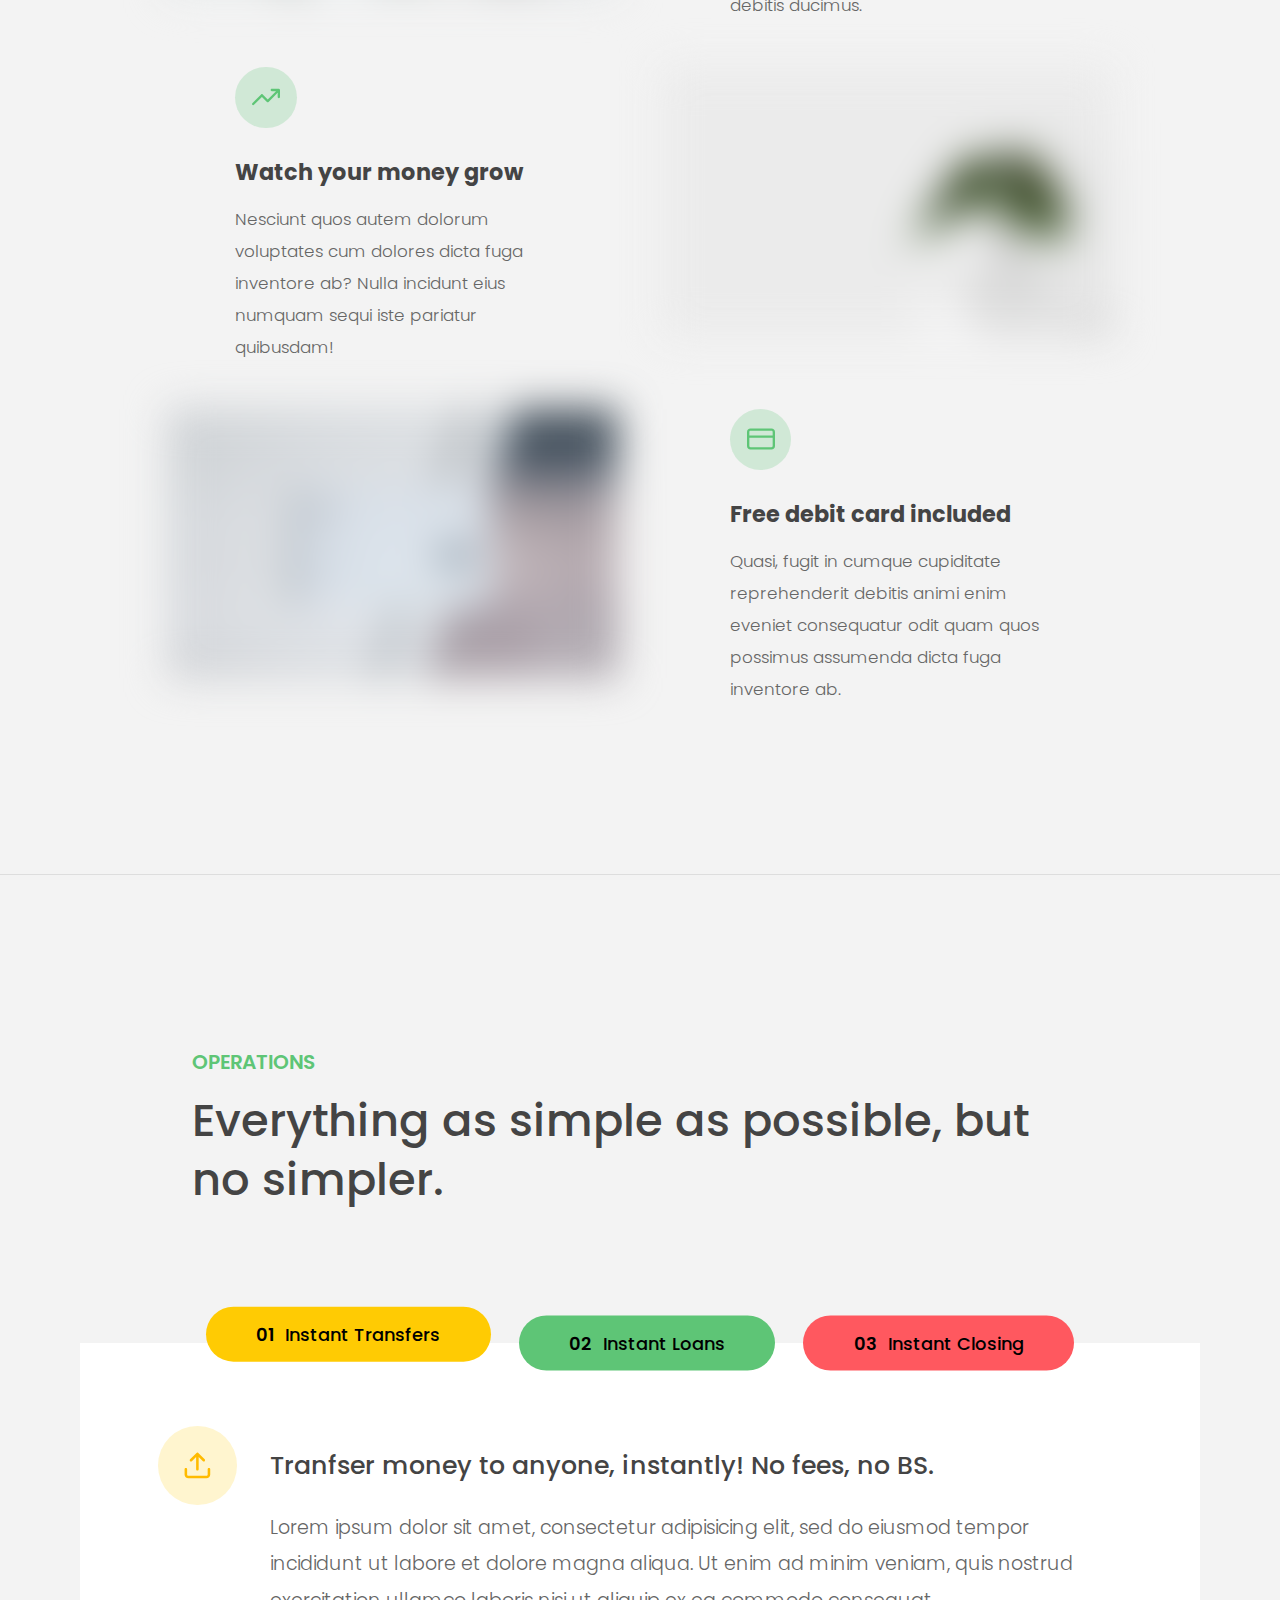
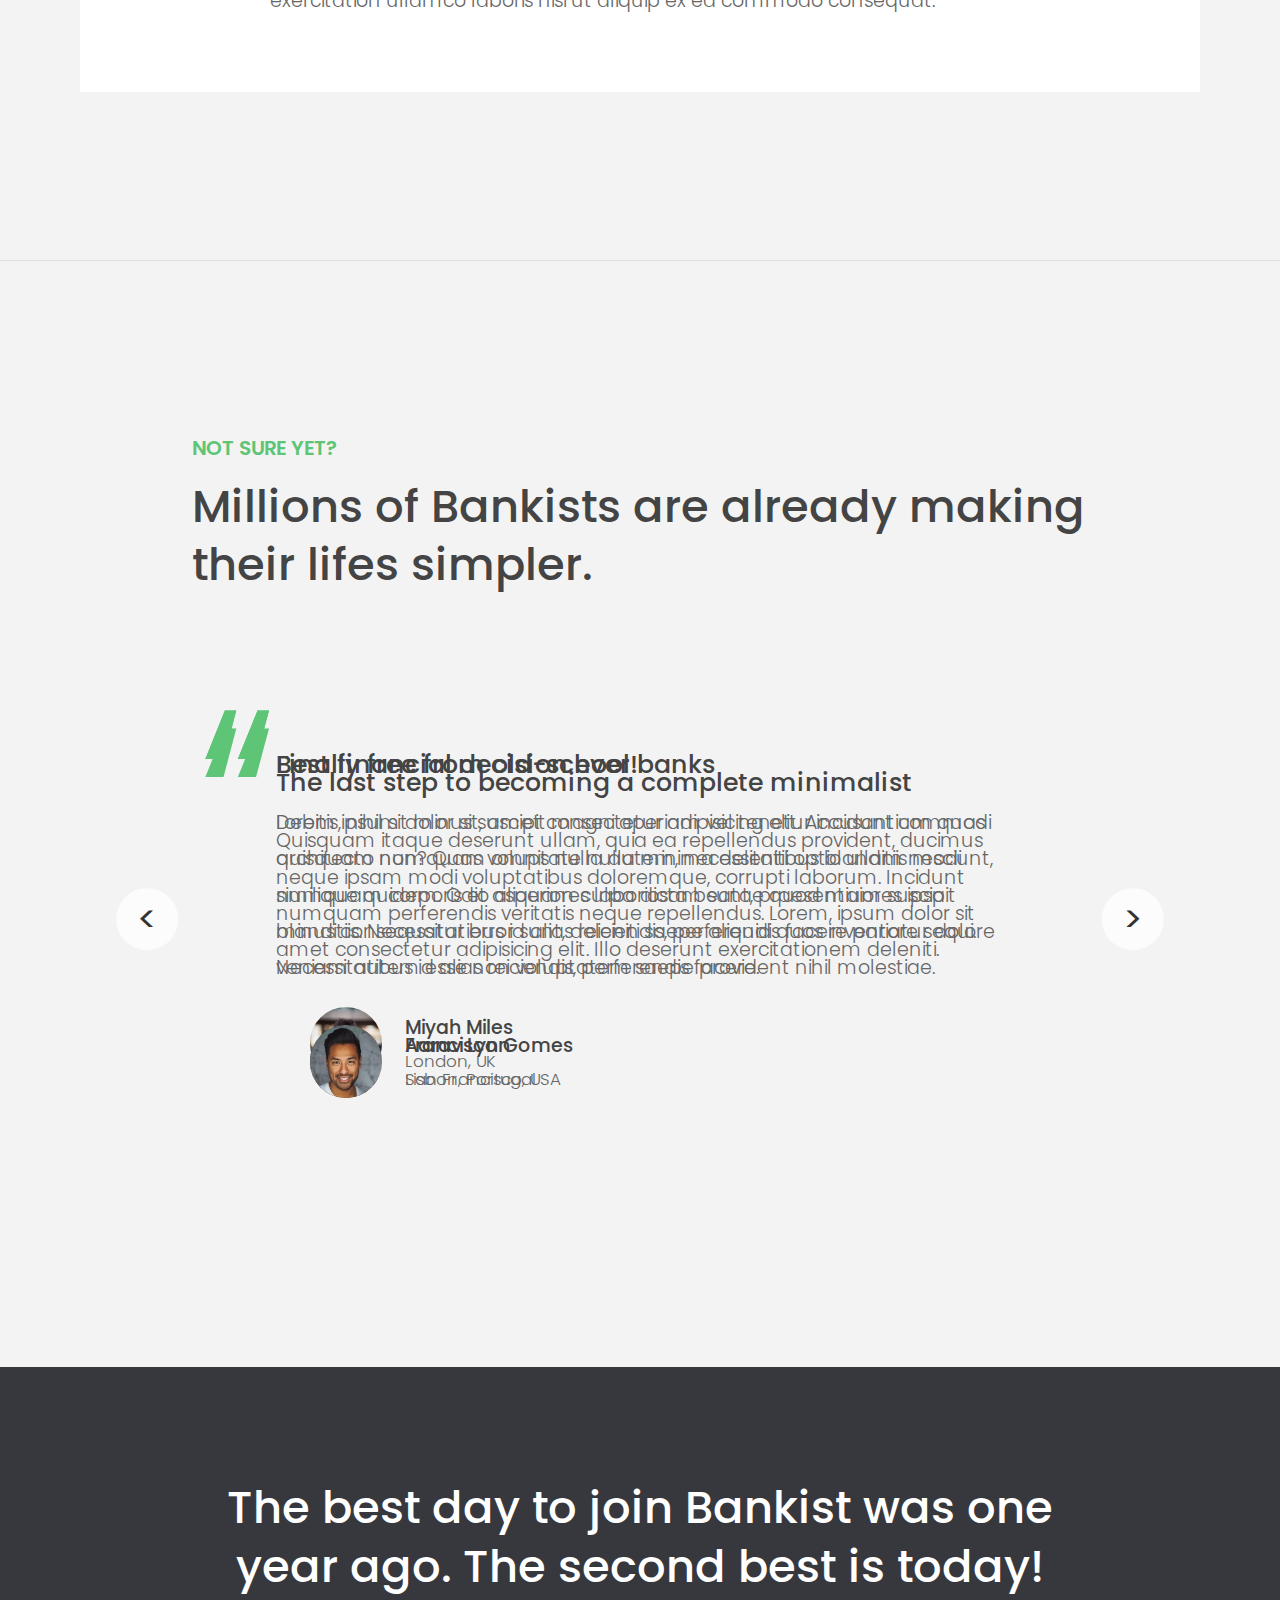
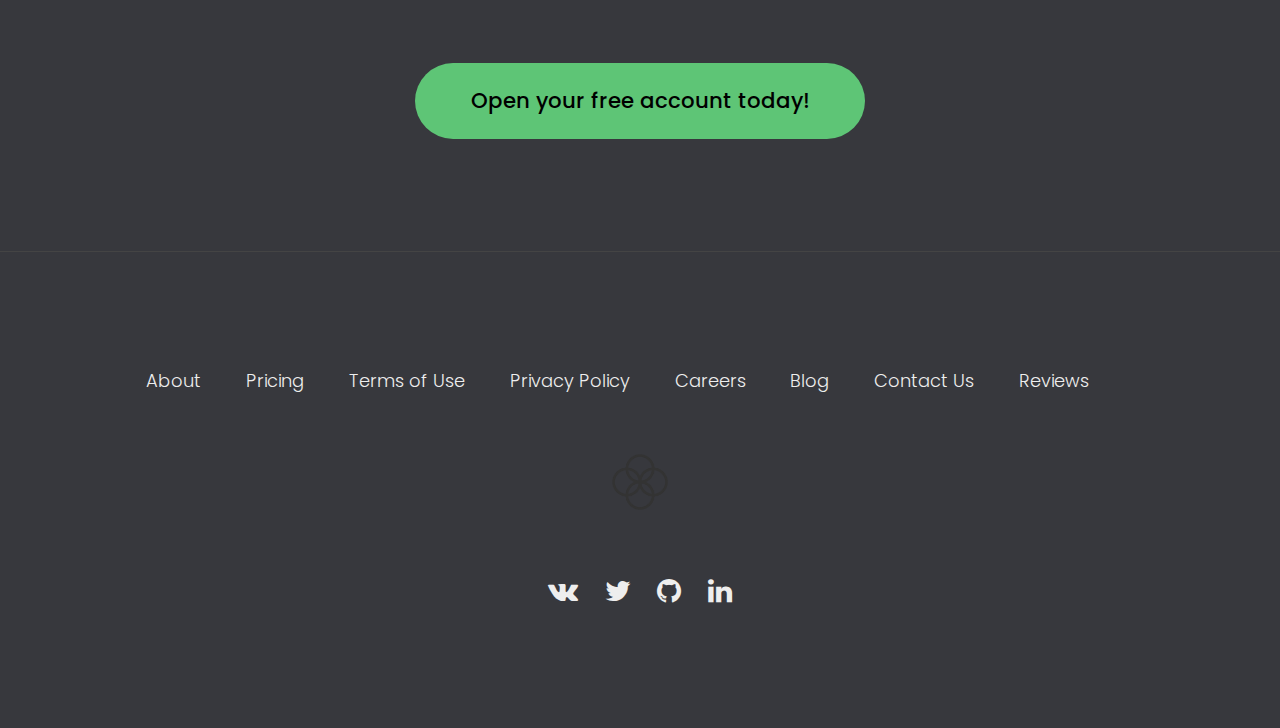
==== commit 08cd2399: "model window" ====
--- a/index.html
+++ b/index.html
@@ -54,7 +54,7 @@
             Learn more &DownArrow;
         </button>
           <img
-            src="images/abstract.png"
+            src="images/abstract/abstract.png"
             class="header__img"
             alt="Minimalist bank items"
           />
@@ -72,15 +72,15 @@
   
         <div class="features">
           <img
-            src="img/digital-lazy.jpg"
-            data-src="img/digital.jpg"
+            src="images/digital/digital-lazy.jpg"
+            data-src="images/digital/digital.jpg"
             alt="Computer"
             class="features__img lazy-img"
           />
           <div class="features__feature">
             <div class="features__icon">
               <svg>
-                <use xlink:href="img/icons.svg#icon-monitor"></use>
+                <use xlink:href="images/svg/icons.svg#icon-monitor"></use>
               </svg>
             </div>
             <h5 class="features__header">100% digital bank</h5>
@@ -94,7 +94,7 @@
           <div class="features__feature">
             <div class="features__icon">
               <svg>
-                <use xlink:href="img/icons.svg#icon-trending-up"></use>
+                <use xlink:href="images/svg/icons.svg#icon-trending-up"></use>
               </svg>
             </div>
             <h5 class="features__header">Watch your money grow</h5>
@@ -105,22 +105,22 @@
             </p>
           </div>
           <img
-            src="img/grow-lazy.jpg"
-            data-src="img/grow.jpg"
+            src="images/grow/grow-lazy.jpg"
+            data-src="images/grow/grow.jpg"
             alt="Plant"
             class="features__img lazy-img"
           />
   
           <img
-            src="img/card-lazy.jpg"
-            data-src="img/card.jpg"
+            src="images/card/card-lazy.jpg"
+            data-src="images/card/card.jpg"
             alt="Credit card"
             class="features__img lazy-img"
           />
           <div class="features__feature">
             <div class="features__icon">
               <svg>
-                <use xlink:href="img/icons.svg#icon-credit-card"></use>
+                <use xlink:href="images/svg/icons.svg#icon-credit-card"></use>
               </svg>
             </div>
             <h5 class="features__header">Free debit card included</h5>
@@ -161,7 +161,7 @@
           >
             <div class="operations__icon operations__icon--1">
               <svg>
-                <use xlink:href="img/icons.svg#icon-upload"></use>
+                <use xlink:href="images/svg/icons.svg#icon-upload"></use>
               </svg>
             </div>
             <h5 class="operations__header">
@@ -178,7 +178,7 @@
           <div class="operations__content operations__content--2">
             <div class="operations__icon operations__icon--2">
               <svg>
-                <use xlink:href="img/icons.svg#icon-home"></use>
+                <use xlink:href="images/svg/icons.svg#icon-home"></use>
               </svg>
             </div>
             <h5 class="operations__header">
@@ -194,7 +194,7 @@
           <div class="operations__content operations__content--3">
             <div class="operations__icon operations__icon--3">
               <svg>
-                <use xlink:href="img/icons.svg#icon-user-x"></use>
+                <use xlink:href="images/svg/icons.svg#icon-user-x"></use>
               </svg>
             </div>
             <h5 class="operations__header">
@@ -231,7 +231,7 @@
                 autem esse non voluptatem saepe provident nihil molestiae.
               </blockquote>
               <address class="testimonial__author">
-                <img src="img/user-1.jpg" alt="" class="testimonial__photo" />
+                <img src="images/user/user-1.jpg" alt="" class="testimonial__photo" />
                 <h6 class="testimonial__name">Aarav Lynn</h6>
                 <p class="testimonial__location">San Francisco, USA</p>
               </address>
@@ -251,7 +251,7 @@
                 deserunt exercitationem deleniti.
               </blockquote>
               <address class="testimonial__author">
-                <img src="img/user-2.jpg" alt="" class="testimonial__photo" />
+                <img src="images/user/user-2.jpg" alt="" class="testimonial__photo" />
                 <h6 class="testimonial__name">Miyah Miles</h6>
                 <p class="testimonial__location">London, UK</p>
               </address>
@@ -272,7 +272,7 @@
                 alias reiciendis, perferendis facere.
               </blockquote>
               <address class="testimonial__author">
-                <img src="img/user-3.jpg" alt="" class="testimonial__photo" />
+                <img src="images/user/user-3.jpg" alt="" class="testimonial__photo" />
                 <h6 class="testimonial__name">Francisco Gomes</h6>
                 <p class="testimonial__location">Lisbon, Portugal</p>
               </address>
--- a/styles/main.css
+++ b/styles/main.css
@@ -222,7 +222,7 @@
   width: 100%;
   z-index: -1;
   opacity: 0.7;
-  transform: scale(1.07, 0.96) skewX(-15deg);
+  transform: scale(1.05, 0.96) skewX(-15deg);
   background-image: var(--gradient-primary);
 }
 
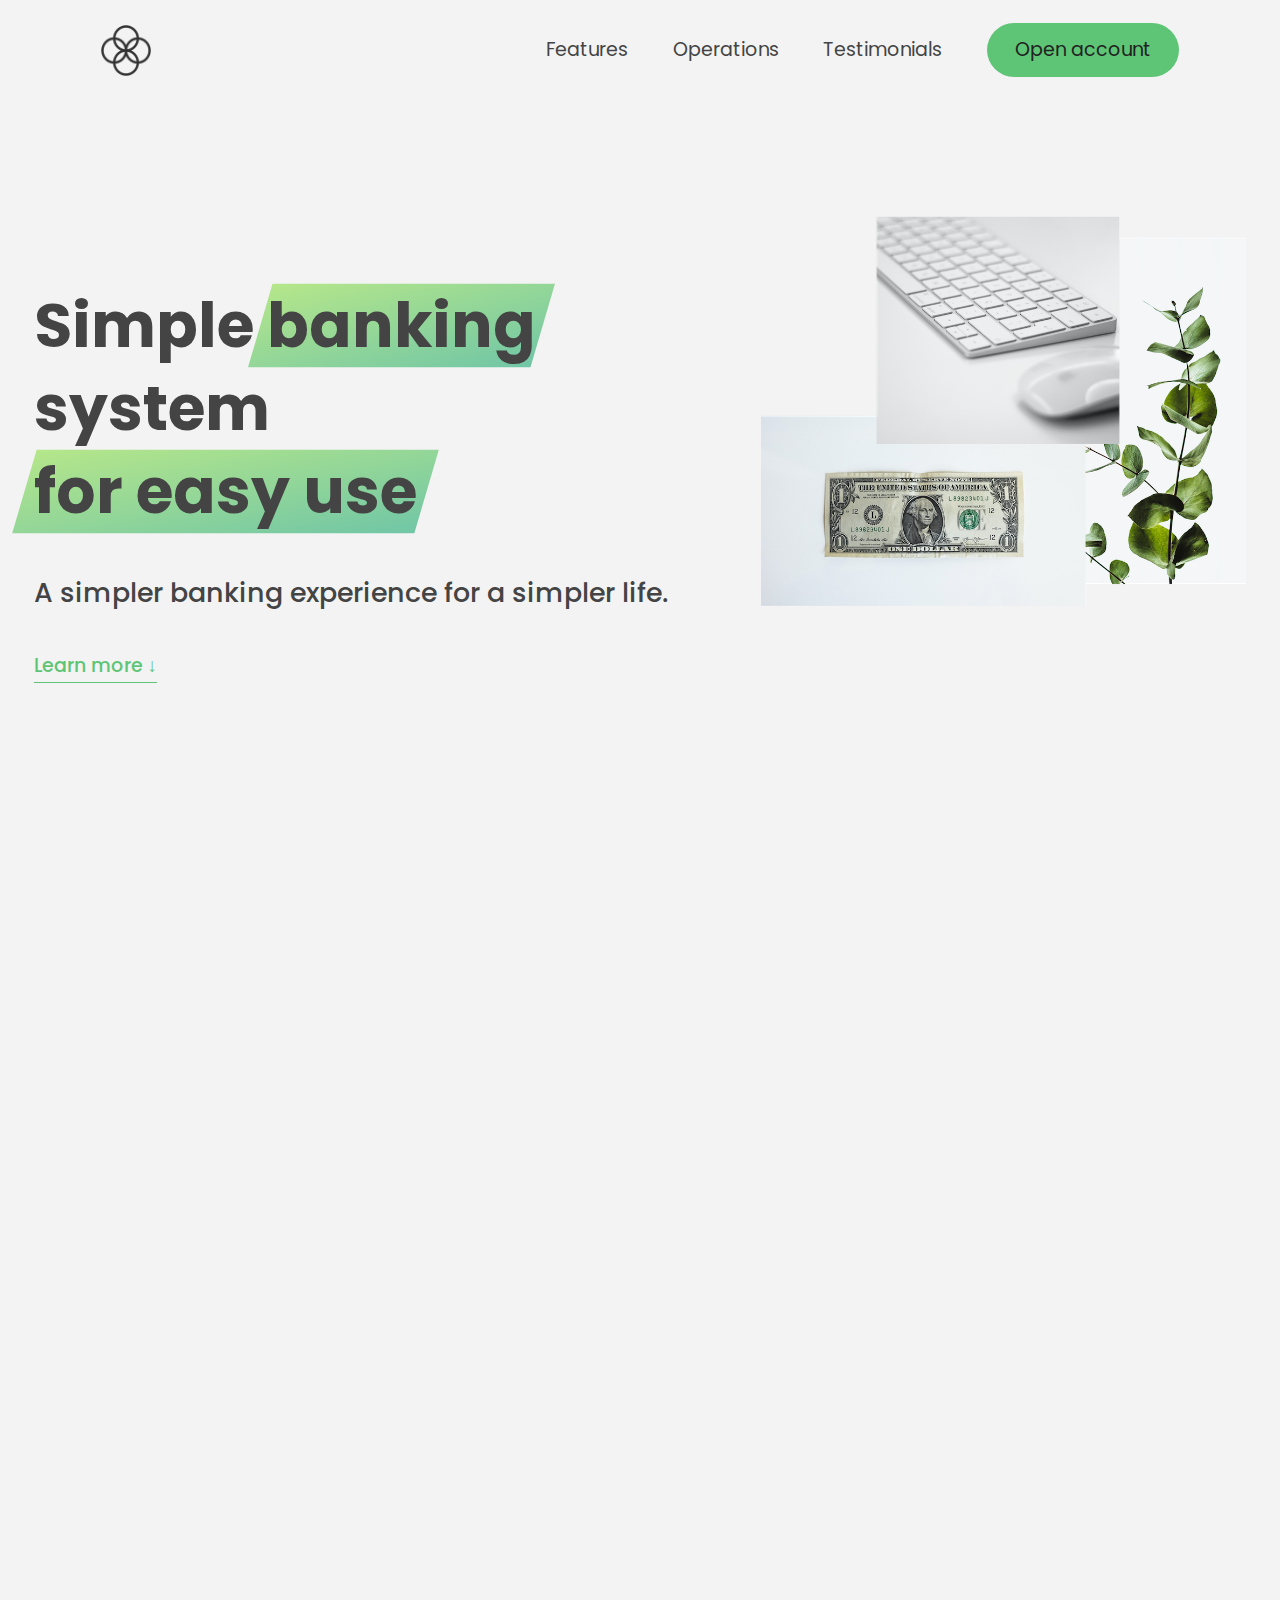
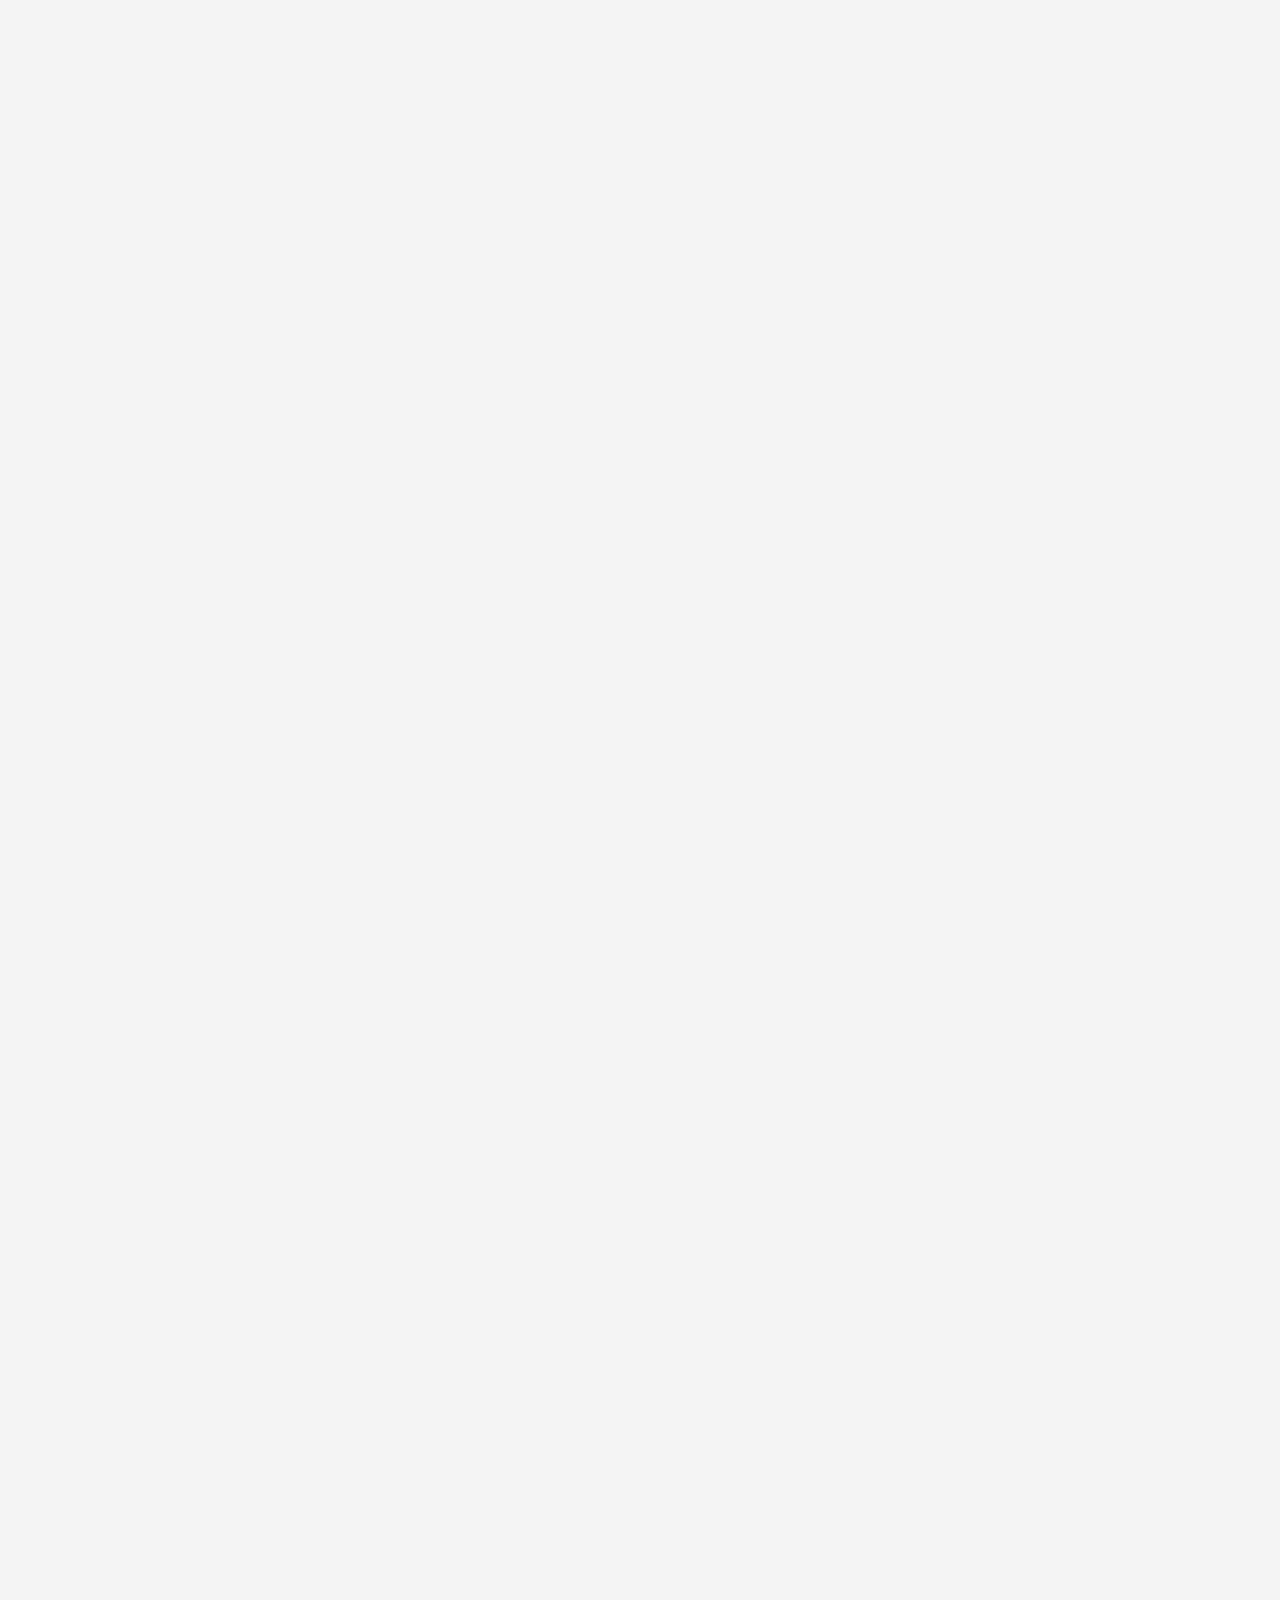
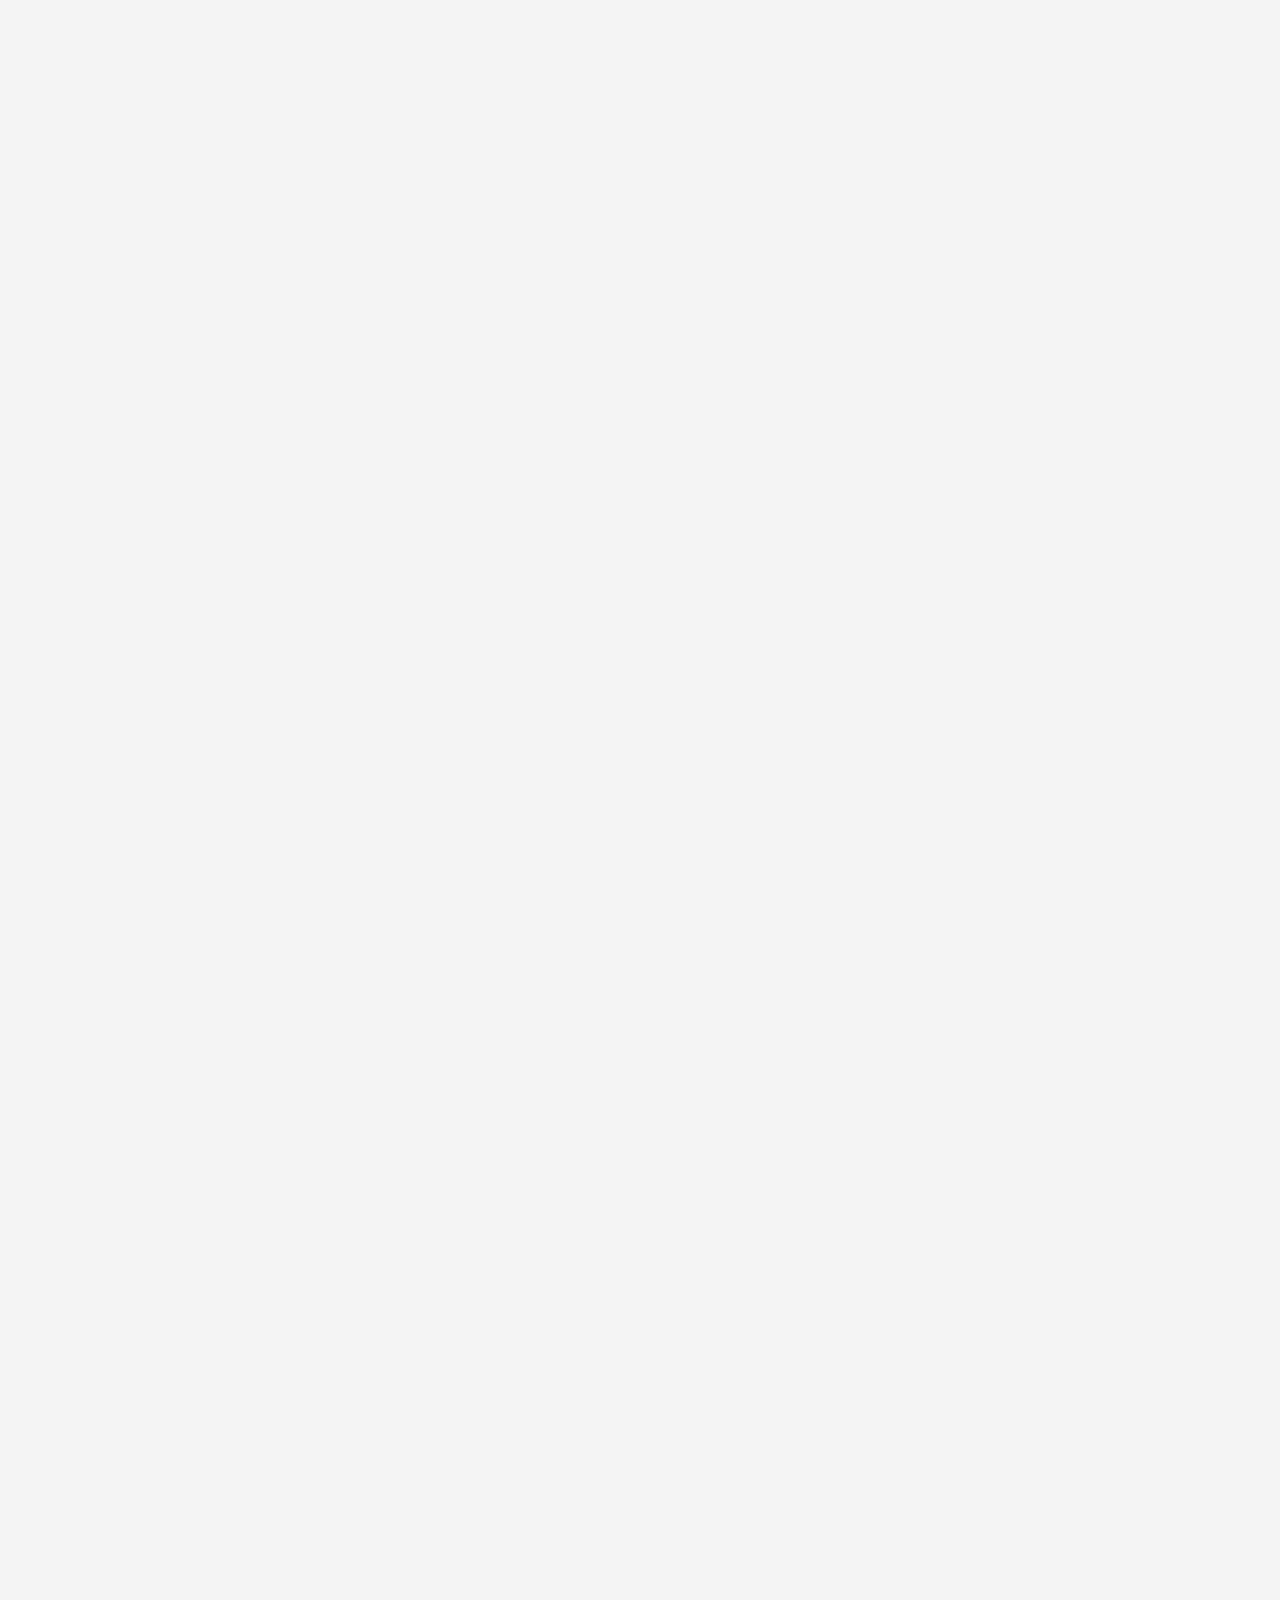
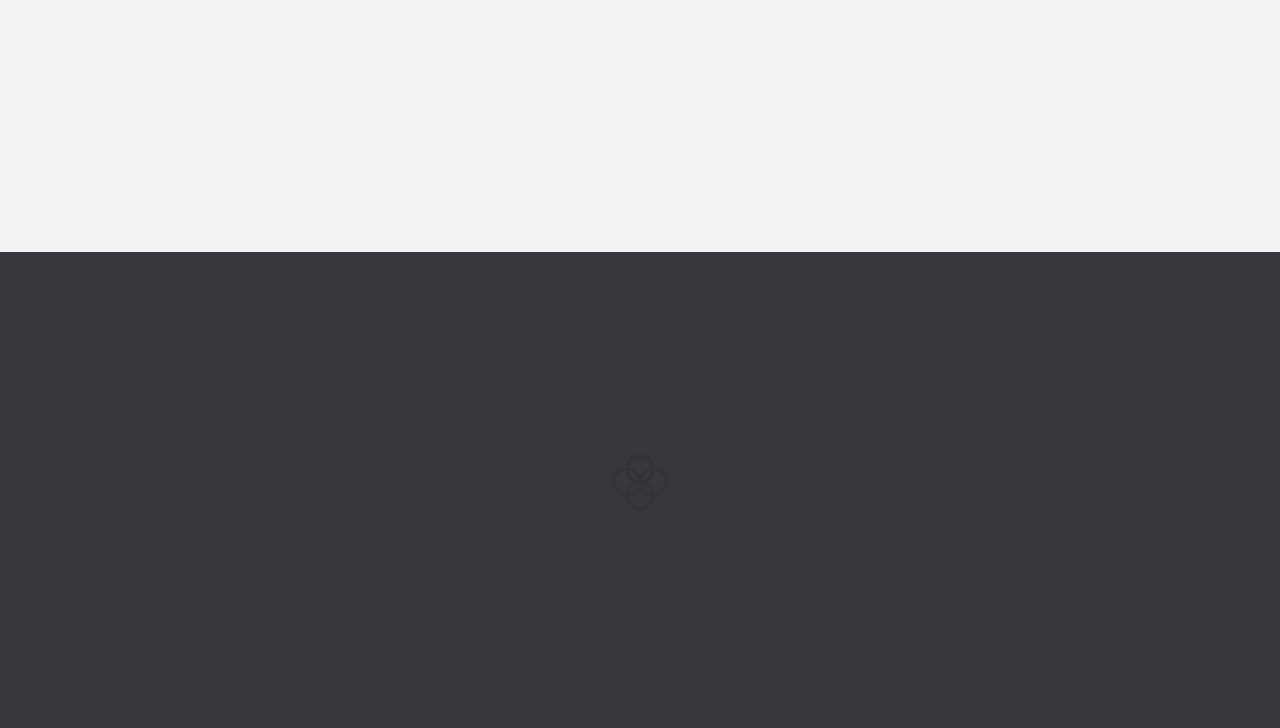
==== commit fb4533c8: "slider + fix observer for footer elements" ====
--- a/index.html
+++ b/index.html
@@ -359,12 +359,14 @@
         </h2>
         <form class="modal__form">
           <label>First Name</label>
-          <input type="text" />
+          <input class="first-name" type="text" />
           <label>Last Name</label>
-          <input type="text" />
+          <input class="last-name" type="text" />
           <label>Email Address</label>
-          <input type="email" />
-          <button class="btn">Next step &rarr;</button>
+          <input class="email" type="email" />
+          <label>Pin-Code</label>
+          <input class="pin" type="password" />
+          <button class="btn"> <a class="nav__link" href="account.html">Next step &rarr;</a></button>
         </form>
       </div>
       <div class="overlay hidden"></div>
--- a/styles/main.css
+++ b/styles/main.css
@@ -570,9 +570,25 @@
   text-decoration: none;
 }
 
+.footer__link--hidden {
+  opacity: 0;
+  transform: translateY(8rem);
+}
+
+.footer__nav--hidden {
+  opacity: 0;
+  transform: translateY(8rem);
+}
+
+.footer__copyright--hidden {
+  opacity: 0;
+  transform: translateY(8rem);
+}
+
 .fa {
   font-size: 2.5rem;
   padding: 1rem;
+  color: #5ec576;
 }
 
 .footer__logo {
